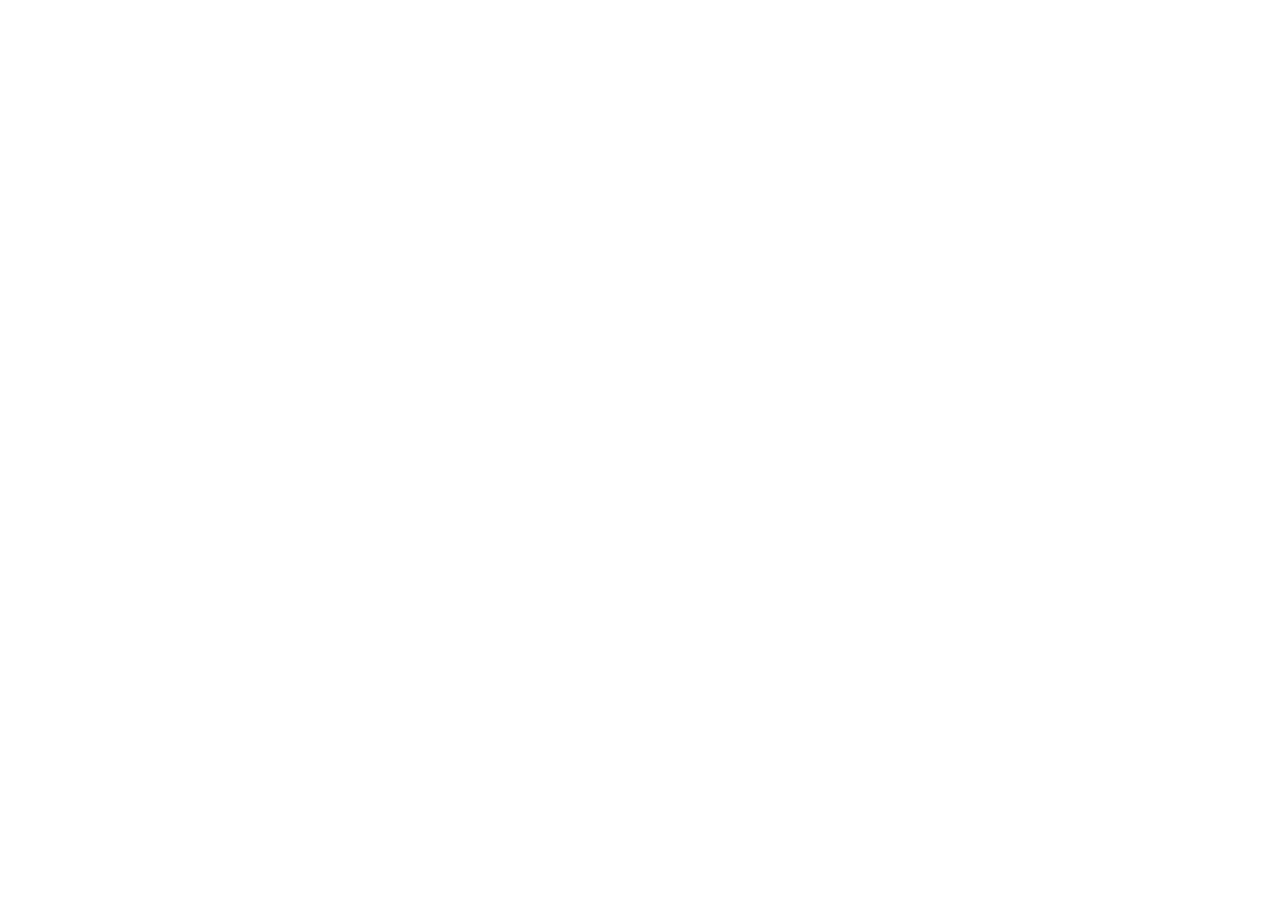
==== index.html @ 1cda02ba "Add files via upload" ====
<!doctype html>
<html lang="kk">
<head>
  <meta charset="utf-8">
  <meta name="viewport" content="width=device-width, initial-scale=1, viewport-fit=cover">
  <meta name="theme-color" content="#FAF6F0">
  <meta name="description" content="Кітап оқу байқауы: тіркеліңіз, кітапты оқыңыз, тест тапсырыңыз.">
  <title>Кітап оқу байқауы</title>
  <link rel="icon" href="data:image/svg+xml,%3Csvg xmlns='http://www.w3.org/2000/svg' viewBox='0 0 32 32'%3E%3Crect width='32' height='32' rx='9' fill='%23B84A00'/%3E%3Cpath d='M9 22V10a2 2 0 0 1 2-2h12v12H11a2 2 0 0 0 0 4h12' fill='none' stroke='%23fff' stroke-width='2.4' stroke-linecap='round' stroke-linejoin='round'/%3E%3C/svg%3E">
  <!-- Inter: Google Fonts css2 қазақ әріптеріне керек cyrillic және cyrillic-ext бөліктерін өзі қосады -->
  <link rel="preconnect" href="https://fonts.googleapis.com">
  <link rel="preconnect" href="https://fonts.gstatic.com" crossorigin>
  <link href="https://fonts.googleapis.com/css2?family=Inter:wght@400;500;600;700;800&display=swap" rel="stylesheet">
  <link rel="stylesheet" href="css/style.css">
</head>
<body data-page="home" class="guest">
  <div class="app">
    <aside class="sidebar" id="sidebar"></aside>

    <main class="main">
      <div class="topbar" id="topbar"></div>

      <!-- 1. Қонақ: бастапқы бет -->
      <section id="view-welcome" hidden>
        <div class="welcome">
          <div class="logo-card reveal"><img src="img/logo.jpg" alt="Кітап оқитын ұлт" width="1200" height="849" decoding="async"></div>
          <p class="eyebrow reveal" data-bind="title">Кітап оқу байқауы</p>
          <h1 class="reveal">Кітап оқыңыз. Біліміңізді тексеріңіз.</h1>
          <p class="lead reveal">Қатысу оңай. Бар болғаны 3 қадам.</p>
          <ol class="howto reveal">
            <li><span class="num">1</span><div><b>Тіркелу</b><span class="txt">Атыңызды, ЖСН және телефон нөміріңізді жазасыз</span></div></li>
            <li><span class="num">2</span><div><b>Кітап</b><span class="txt">Кітапты оқып, «Оқып бітірдім» батырмасын басасыз</span></div></li>
            <li><span class="num">3</span><div><b>Тест</b><span class="txt">Кітап бойынша қысқа тест тапсырасыз</span></div></li>
          </ol>
          <div class="alert alert-warn" id="reg-closed" hidden style="margin-bottom:14px"><i data-icon="info"></i><span>Тіркелу қазір жабық. Бұрын тіркелген болсаңыз, төмендегі батырма арқылы кіріңіз.</span></div>
          <div class="stack">
            <button type="button" class="btn btn-primary btn-xl" data-go="register"><i data-icon="userplus"></i><span>Тіркелу</span></button>
            <button type="button" class="btn btn-secondary" data-go="login"><i data-icon="login"></i><span>Мен бұрын тіркелгенмін</span></button>
          </div>
        </div>
      </section>

      <!-- 2. Тіркелу -->
      <section id="view-register" hidden>
        <form id="reg-form" class="card form reveal" novalidate>
          <button type="button" class="back-link" data-go="welcome"><i data-icon="arrowleft"></i><span>Артқа</span></button>
          <div><div class="step-pill"><b>1/3</b><span>Тіркелу</span></div></div>
          <h1>Тіркелу</h1>
          <p class="lead">Төмендегі 4 жолды толтырыңыз.</p>

          <div class="field" data-field="fullName">
            <label for="f-name">1. Аты-жөніңіз</label>
            <p class="hint">Тегі, аты, әкесінің аты</p>
            <input class="input" id="f-name" type="text" autocomplete="name" autocapitalize="words" maxlength="100" placeholder="Серікұлы Нұрлан Асқарұлы">
            <p class="error" role="alert"></p>
          </div>

          <div class="field" data-field="workplace">
            <label for="f-wp">2. Жұмыс орныңыз</label>
            <select class="input select" id="f-wp"><option value="">— Тізімнен таңдаңыз —</option></select>
            <p class="error" role="alert"></p>
          </div>
          <div class="field" data-field="workplaceOther" hidden>
            <label for="f-wp-other">Жұмыс орныңыздың атауы</label>
            <input class="input" id="f-wp-other" type="text" maxlength="100">
            <p class="error" role="alert"></p>
          </div>

          <div class="field" data-field="iin">
            <label for="f-iin">3. ЖСН</label>
            <p class="hint">Жеке куәлігіңіздегі 12 сан</p>
            <div class="input-wrap">
              <input class="input input-num" id="f-iin" type="text" inputmode="numeric" pattern="[0-9]*" autocomplete="off" maxlength="12" placeholder="12 сан">
              <span class="counter" id="iin-counter" aria-hidden="true">0/12</span>
            </div>
            <p class="error" role="alert"></p>
          </div>

          <div class="field" data-field="phone">
            <label for="f-phone">4. Телефон нөміріңіз</label>
            <input class="input input-num" id="f-phone" type="tel" inputmode="numeric" autocomplete="tel" placeholder="+7 (7__) ___-__-__">
            <p class="error" role="alert"></p>
          </div>

          <div class="field" data-field="consent">
            <label class="check">
              <input type="checkbox" id="f-consent">
              <span class="box"><i data-icon="check"></i></span>
              <span>Деректерімді байқау мақсатында өңдеуге келісемін</span>
            </label>
            <p class="error" role="alert"></p>
          </div>

          <p class="form-error" id="reg-error" role="alert" hidden></p>
          <button type="submit" class="btn btn-primary btn-xl"><i data-icon="check"></i><span>Тіркелу</span></button>
        </form>
      </section>

      <!-- 3. ЖСН арқылы қайта кіру -->
      <section id="view-login" hidden>
        <form id="login-form" class="card form reveal" novalidate>
          <button type="button" class="back-link" data-go="welcome"><i data-icon="arrowleft"></i><span>Артқа</span></button>
          <h1>Қайта кіру</h1>
          <p class="lead">Тіркелген кезде жазған ЖСН-ді енгізіңіз.</p>

          <div class="field" data-field="loginIin">
            <label for="l-iin">ЖСН</label>
            <p class="hint">Жеке куәлігіңіздегі 12 сан</p>
            <div class="input-wrap">
              <input class="input input-num" id="l-iin" type="text" inputmode="numeric" pattern="[0-9]*" autocomplete="off" maxlength="12" placeholder="12 сан">
              <span class="counter" id="l-iin-counter" aria-hidden="true">0/12</span>
            </div>
            <p class="error" role="alert"></p>
          </div>

          <p class="form-error" id="login-error" role="alert" hidden></p>
          <div class="stack">
            <button type="submit" class="btn btn-primary btn-xl"><i data-icon="login"></i><span>Кіру</span></button>
            <button type="button" class="btn btn-secondary" data-go="register"><i data-icon="userplus"></i><span>Мен әлі тіркелмегенмін</span></button>
          </div>
        </form>
      </section>

      <!-- 4. Тіркелген қатысушының басты беті (app.js толтырады) -->
      <section id="view-home" hidden></section>

      <noscript><div class="alert alert-err">Сайт жұмыс істеуі үшін браузерде JavaScript қосулы болуы керек.</div></noscript>
    </main>

    <aside class="extras" id="extras"></aside>
  </div>

  <nav class="bottom-nav" id="bottom-nav" aria-label="Төменгі мәзір"></nav>

  <script src="js/config.js"></script>
  <script src="js/ui.js"></script>
  <script src="js/api.js"></script>
  <script src="js/app.js"></script>
</body>
</html>
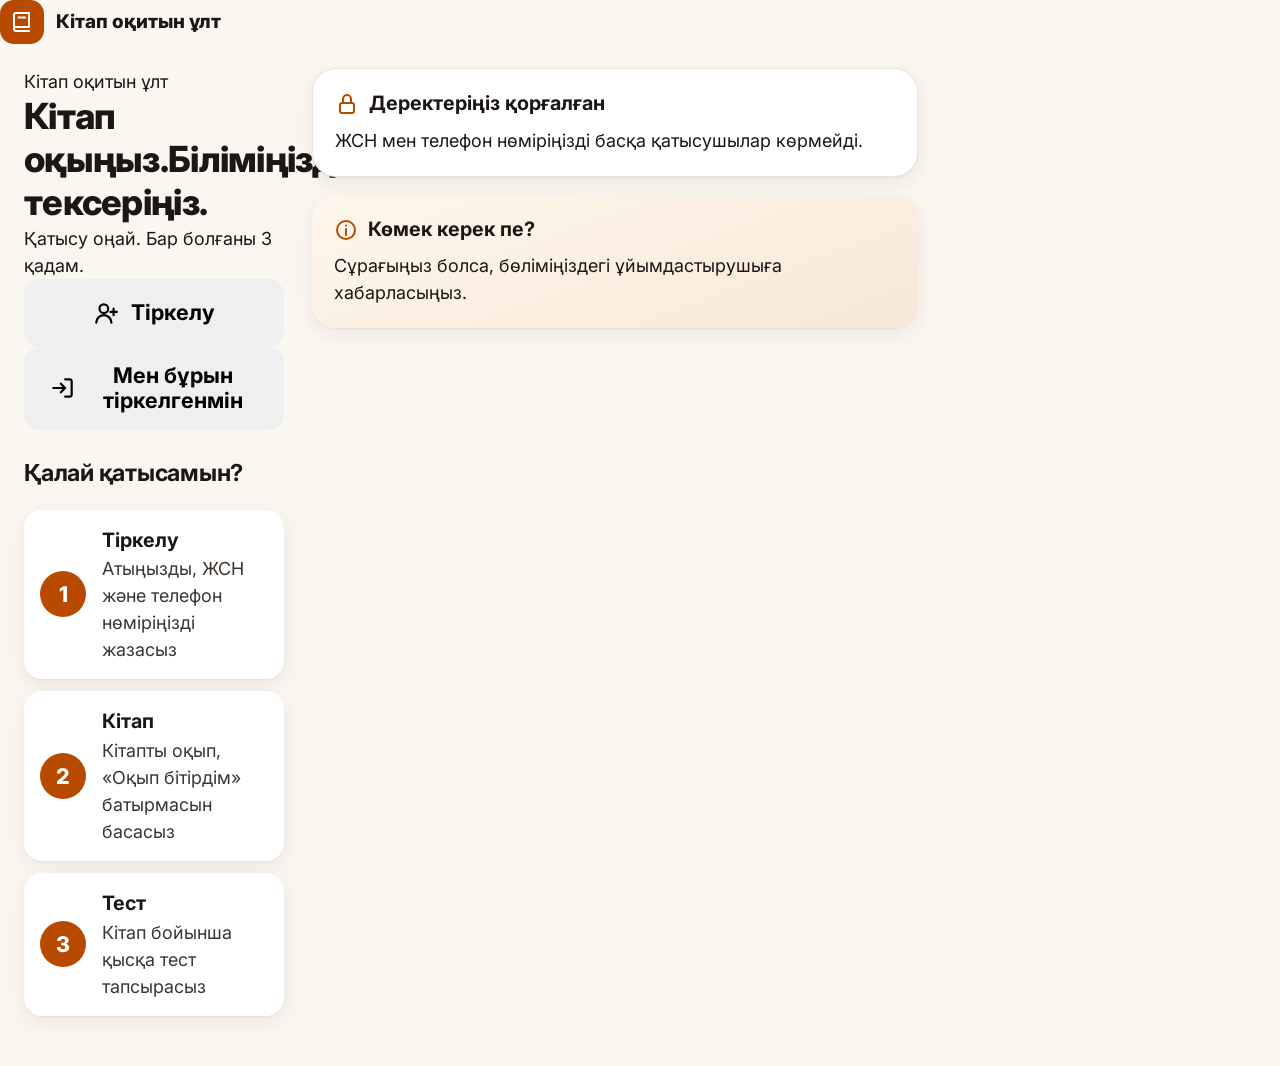
==== commit f502b696: "Add files via upload" ====
--- a/index.html
+++ b/index.html
@@ -3,10 +3,10 @@
 <head>
   <meta charset="utf-8">
   <meta name="viewport" content="width=device-width, initial-scale=1, viewport-fit=cover">
-  <meta name="theme-color" content="#FAF6F0">
+  <meta name="theme-color" content="#FFFFFF">
   <meta name="description" content="Кітап оқу байқауы: тіркеліңіз, кітапты оқыңыз, тест тапсырыңыз.">
   <title>Кітап оқу байқауы</title>
-  <link rel="icon" href="data:image/svg+xml,%3Csvg xmlns='http://www.w3.org/2000/svg' viewBox='0 0 32 32'%3E%3Crect width='32' height='32' rx='9' fill='%23B84A00'/%3E%3Cpath d='M9 22V10a2 2 0 0 1 2-2h12v12H11a2 2 0 0 0 0 4h12' fill='none' stroke='%23fff' stroke-width='2.4' stroke-linecap='round' stroke-linejoin='round'/%3E%3C/svg%3E">
+  <link rel="icon" href="data:image/svg+xml,%3Csvg xmlns='http://www.w3.org/2000/svg' viewBox='0 0 32 32'%3E%3Crect width='32' height='32' rx='9' fill='%230B1E3E'/%3E%3Cpath d='M9 22V10a2 2 0 0 1 2-2h12v12H11a2 2 0 0 0 0 4h12' fill='none' stroke='%23fff' stroke-width='2.4' stroke-linecap='round' stroke-linejoin='round'/%3E%3C/svg%3E">
   <!-- Inter: Google Fonts css2 қазақ әріптеріне керек cyrillic және cyrillic-ext бөліктерін өзі қосады -->
   <link rel="preconnect" href="https://fonts.googleapis.com">
   <link rel="preconnect" href="https://fonts.gstatic.com" crossorigin>
@@ -14,29 +14,31 @@
   <link rel="stylesheet" href="css/style.css">
 </head>
 <body data-page="home" class="guest">
+  <header class="site-header" id="topbar"></header>
+
   <div class="app">
-    <aside class="sidebar" id="sidebar"></aside>
 
     <main class="main">
-      <div class="topbar" id="topbar"></div>
 
       <!-- 1. Қонақ: бастапқы бет -->
       <section id="view-welcome" hidden>
         <div class="welcome">
-          <div class="logo-card reveal"><img src="img/logo.jpg" alt="Кітап оқитын ұлт" width="1200" height="849" decoding="async"></div>
-          <p class="eyebrow reveal" data-bind="title">Кітап оқу байқауы</p>
-          <h1 class="reveal">Кітап оқыңыз. Біліміңізді тексеріңіз.</h1>
-          <p class="lead reveal">Қатысу оңай. Бар болғаны 3 қадам.</p>
+          <div class="hero reveal">
+            <p class="hero-eyebrow" data-bind="title">Кітап оқу байқауы</p>
+            <h1>Кітап оқыңыз.<span>Біліміңізді тексеріңіз.</span></h1>
+            <p class="hero-lead">Қатысу оңай. Бар болғаны 3 қадам.</p>
+            <div class="alert alert-warn" id="reg-closed" hidden><i data-icon="info"></i><span>Тіркелу қазір жабық. Бұрын тіркелген болсаңыз, төмендегі батырма арқылы кіріңіз.</span></div>
+            <div class="hero-actions">
+              <button type="button" class="btn btn-gold btn-xl" data-go="register"><i data-icon="userplus"></i><span>Тіркелу</span></button>
+              <button type="button" class="btn btn-outline-light btn-xl" data-go="login"><i data-icon="login"></i><span>Мен бұрын тіркелгенмін</span></button>
+            </div>
+          </div>
+          <h2 class="section-title reveal">Қалай қатысамын?</h2>
           <ol class="howto reveal">
             <li><span class="num">1</span><div><b>Тіркелу</b><span class="txt">Атыңызды, ЖСН және телефон нөміріңізді жазасыз</span></div></li>
             <li><span class="num">2</span><div><b>Кітап</b><span class="txt">Кітапты оқып, «Оқып бітірдім» батырмасын басасыз</span></div></li>
             <li><span class="num">3</span><div><b>Тест</b><span class="txt">Кітап бойынша қысқа тест тапсырасыз</span></div></li>
           </ol>
-          <div class="alert alert-warn" id="reg-closed" hidden style="margin-bottom:14px"><i data-icon="info"></i><span>Тіркелу қазір жабық. Бұрын тіркелген болсаңыз, төмендегі батырма арқылы кіріңіз.</span></div>
-          <div class="stack">
-            <button type="button" class="btn btn-primary btn-xl" data-go="register"><i data-icon="userplus"></i><span>Тіркелу</span></button>
-            <button type="button" class="btn btn-secondary" data-go="login"><i data-icon="login"></i><span>Мен бұрын тіркелгенмін</span></button>
-          </div>
         </div>
       </section>
 
--- a/css/style.css
+++ b/css/style.css
@@ -0,0 +1,629 @@
+/* ==========================================================
+   Кітап оқу байқауы — ортақ стиль
+   Қаріп: тек Inter. Негізгі өлшем 18px. Батырма биіктігі 60px.
+   ========================================================== */
+
+:root {
+  --bg: #FAF6F0;
+  --surface: #FFFFFF;
+  --surface-2: #F4EDE4;
+  --ink: #1C1714;
+  --ink-2: #3D3530;
+  --muted: #5C534B;
+  --line: #E5DACD;
+  --line-strong: #8C7F73;
+
+  --accent: #B84A00;
+  --accent-hover: #963C00;
+  --accent-soft: #FFEBDA;
+  --accent-bright: #F28A1E;
+  --hero-1: #5B2C12;
+  --hero-2: #8C4A1F;
+
+  --ok: #11703A;
+  --ok-soft: #E1F4E8;
+  --err: #B3261E;
+  --err-soft: #FDE9E7;
+  --warn: #7A5200;
+  --warn-soft: #FFF3D1;
+  --info: #1D4F91;
+  --info-soft: #E4EEFB;
+
+  --r-lg: 24px;
+  --r: 18px;
+  --r-sm: 14px;
+  --sh-1: 0 1px 2px rgba(70, 45, 20, .06), 0 6px 20px rgba(70, 45, 20, .07);
+  --sh-2: 0 2px 4px rgba(70, 45, 20, .08), 0 18px 40px rgba(70, 45, 20, .16);
+  --font: 'Inter', sans-serif;
+}
+
+*, *::before, *::after { box-sizing: border-box; }
+
+html {
+  font-size: 18px;
+  -webkit-text-size-adjust: 100%;
+  text-size-adjust: 100%;
+}
+
+body {
+  margin: 0;
+  background: var(--bg);
+  color: var(--ink);
+  font-family: var(--font);
+  font-size: 1rem;
+  line-height: 1.5;
+  -webkit-font-smoothing: antialiased;
+  overflow-x: hidden;
+}
+
+h1, h2, h3, p { margin: 0; }
+h1 { font-size: 1.7rem; line-height: 1.2; font-weight: 800; letter-spacing: -.02em; }
+h2 { font-size: 1.3rem; line-height: 1.25; font-weight: 700; letter-spacing: -.01em; }
+h3 { font-size: 1.1rem; line-height: 1.3; font-weight: 700; }
+a { color: var(--accent); }
+[hidden] { display: none !important; }
+
+.lead { font-size: 1.1rem; color: var(--ink-2); margin-top: 8px; }
+.muted { color: var(--muted); }
+.small { font-size: .9rem; }
+.eyebrow { font-weight: 700; color: var(--accent-hover); font-size: .95rem; margin-bottom: 6px; }
+.ic { width: 24px; height: 24px; flex: none; }
+.stack { display: grid; gap: 14px; }
+.mt { margin-top: 20px; }
+.mt-lg { margin-top: 28px; }
+
+/* ---------- Беттің қаңқасы ---------- */
+.app {
+  min-height: 100vh;
+  padding: 16px 16px calc(104px + env(safe-area-inset-bottom));
+}
+body.guest .app { padding-bottom: 32px; }
+.main { min-width: 0; width: 100%; max-width: 720px; margin: 0 auto; }
+.sidebar, .extras { display: none; }
+
+.topbar {
+  display: flex; align-items: center; justify-content: space-between;
+  gap: 12px; margin-bottom: 20px;
+}
+
+.brand {
+  display: flex; align-items: center; gap: 12px;
+  text-decoration: none; color: var(--ink);
+  font-weight: 800; font-size: 1.05rem; line-height: 1.2;
+}
+.brand-mark {
+  width: 44px; height: 44px; border-radius: 14px; flex: none;
+  background: var(--accent); color: #fff;
+  display: grid; place-items: center;
+}
+
+.avatar {
+  width: 48px; height: 48px; border-radius: 50%; flex: none;
+  background: var(--accent); color: #fff;
+  display: grid; place-items: center;
+  font-weight: 800; font-size: 1.05rem;
+}
+
+/* Төменгі навигация (телефон) */
+.bottom-nav {
+  position: fixed; left: 0; right: 0; bottom: 0; z-index: 50;
+  display: grid; grid-template-columns: repeat(4, 1fr); gap: 4px;
+  padding: 8px 8px calc(8px + env(safe-area-inset-bottom));
+  background: #fff; border-top: 1px solid var(--line);
+  box-shadow: 0 -6px 24px rgba(70, 45, 20, .10);
+}
+.bottom-nav a {
+  display: flex; flex-direction: column; align-items: center; justify-content: center; gap: 4px;
+  min-height: 64px; padding: 6px 2px; border-radius: 14px;
+  color: var(--ink-2); text-decoration: none; text-align: center;
+  font-size: 14px; font-weight: 600; line-height: 1.15;
+  -webkit-tap-highlight-color: transparent;
+}
+.bottom-nav a .ic { width: 28px; height: 28px; }
+.bottom-nav a.active { color: var(--accent-hover); background: var(--accent-soft); font-weight: 700; }
+body.guest .bottom-nav { display: none; }
+
+/* Бүйір мәзірі (компьютер) */
+.side-inner { display: flex; flex-direction: column; gap: 20px; height: 100%; }
+.profile-card {
+  display: flex; align-items: center; gap: 12px; padding: 16px;
+  border-radius: var(--r); background: linear-gradient(160deg, #FFF6EC, #F4E4D2);
+}
+.profile-name { font-weight: 800; font-size: 1.1rem; line-height: 1.2; overflow-wrap: anywhere; }
+.side-nav { display: flex; flex-direction: column; gap: 6px; }
+.side-nav a, .side-nav button {
+  font: inherit; font-weight: 600;
+  display: flex; align-items: center; gap: 14px;
+  min-height: 56px; padding: 0 14px; width: 100%;
+  border: 0; border-radius: 14px; background: none; cursor: pointer;
+  color: var(--ink-2); text-decoration: none; text-align: left;
+  transition: background-color .15s ease;
+}
+.side-nav a:hover, .side-nav button:hover { background: var(--surface-2); }
+.side-nav a.active { background: var(--accent-soft); color: var(--accent-hover); font-weight: 700; }
+.side-foot { margin-top: auto; }
+
+@media (min-width: 900px) {
+  .app {
+    display: grid; grid-template-columns: 260px minmax(0, 1fr); gap: 28px; align-items: start;
+    max-width: 1380px; margin: 0 auto; padding: 24px;
+  }
+  body.guest .app { padding-bottom: 24px; }
+  .sidebar {
+    display: block; position: sticky; top: 24px; height: calc(100vh - 48px);
+    background: #fff; border-radius: var(--r-lg); padding: 22px 16px; box-shadow: var(--sh-1);
+    overflow-y: auto;
+  }
+  .bottom-nav, .topbar { display: none; }
+  .main { max-width: 820px; }
+  h1 { font-size: 2rem; }
+}
+@media (min-width: 1200px) {
+  .app { grid-template-columns: 260px minmax(0, 1fr) 310px; }
+  .extras { display: flex; flex-direction: column; gap: 18px; position: sticky; top: 24px; }
+}
+
+/* ---------- Карточка ---------- */
+.card {
+  background: var(--surface); border-radius: var(--r-lg); padding: 22px;
+  box-shadow: var(--sh-1); border: 1px solid rgba(229, 218, 205, .7);
+}
+.card-soft { background: linear-gradient(160deg, #FFF6EC, #F6E8D8); border: 0; }
+.card h3 { margin-bottom: 10px; display: flex; align-items: center; gap: 10px; }
+.card h3 .ic { color: var(--accent); }
+.page-head { margin-bottom: 20px; }
+.section-title { margin: 28px 0 14px; }
+
+/* ---------- Батырмалар ---------- */
+.btn {
+  font: inherit; font-size: 1.1rem; font-weight: 700; line-height: 1.2;
+  display: inline-flex; align-items: center; justify-content: center; gap: 12px;
+  min-height: 60px; padding: 14px 24px; width: 100%;
+  border: 2px solid transparent; border-radius: 16px;
+  text-decoration: none; text-align: center; cursor: pointer;
+  transition: transform .15s ease, background-color .15s ease, box-shadow .15s ease;
+  -webkit-tap-highlight-color: transparent;
+}
+.btn .ic { width: 26px; height: 26px; }
+.btn:active { transform: scale(.98); }
+.btn:focus-visible, .side-nav a:focus-visible, .side-nav button:focus-visible, .bottom-nav a:focus-visible, .back-link:focus-visible {
+  outline: 3px solid var(--ink); outline-offset: 3px;
+}
+.btn-primary { background: var(--accent); color: #fff; box-shadow: 0 6px 18px rgba(184, 74, 0, .30); }
+.btn-primary:hover { background: var(--accent-hover); }
+.btn-secondary { background: #fff; color: var(--accent-hover); border-color: var(--accent); }
+.btn-secondary:hover { background: var(--accent-soft); }
+.btn-success { background: var(--ok); color: #fff; box-shadow: 0 6px 18px rgba(17, 112, 58, .26); }
+.btn-ghost { background: #fff; color: var(--ink-2); border-color: var(--line-strong); }
+.btn-ghost:hover { background: var(--surface-2); }
+.btn-danger { background: var(--err); color: #fff; }
+.btn-light { background: #fff; color: var(--hero-1); }
+.btn-light:hover { background: #FFF1E3; }
+.btn-xl { min-height: 68px; font-size: 1.2rem; }
+.btn-sm { min-height: 48px; padding: 10px 18px; font-size: 1rem; width: auto; }
+.btn[disabled] { opacity: .7; cursor: not-allowed; transform: none; }
+
+.back-link {
+  font: inherit; font-weight: 700; color: var(--ink-2);
+  display: inline-flex; align-items: center; gap: 8px;
+  min-height: 56px; padding: 0 16px 0 10px; margin: -8px 0 8px -10px;
+  background: none; border: 0; border-radius: 14px; cursor: pointer; text-decoration: none;
+}
+.back-link:hover { background: var(--surface-2); }
+
+.spin {
+  width: 22px; height: 22px; flex: none; border-radius: 50%;
+  border: 3px solid currentColor; border-right-color: transparent;
+  animation: spin .8s linear infinite;
+}
+@keyframes spin { to { transform: rotate(360deg); } }
+
+/* ---------- Қадам белгісі ---------- */
+.step-pill {
+  display: inline-flex; align-items: center; gap: 10px;
+  padding: 6px 16px 6px 6px; margin-bottom: 14px; border-radius: 999px;
+  background: var(--accent-soft); color: var(--accent-hover); font-weight: 700;
+}
+.step-pill b { background: var(--accent); color: #fff; border-radius: 999px; padding: 3px 12px; font-weight: 800; }
+
+.steps { list-style: none; margin: 0 0 20px; padding: 0; display: grid; grid-template-columns: repeat(3, 1fr); gap: 8px; }
+.steps li {
+  display: flex; flex-direction: column; align-items: center; gap: 6px;
+  padding: 12px 6px; border-radius: var(--r); background: #fff; border: 2px solid var(--line);
+  text-align: center; font-weight: 700; color: var(--ink-2);
+}
+.step-dot {
+  width: 40px; height: 40px; border-radius: 50%; display: grid; place-items: center;
+  background: var(--surface-2); color: var(--muted); font-weight: 800;
+}
+.steps li.done { border-color: #A9D8BA; color: var(--ok); }
+.steps li.done .step-dot { background: var(--ok); color: #fff; }
+.steps li.current { border-color: var(--accent); background: var(--accent-soft); color: var(--accent-hover); }
+.steps li.current .step-dot { background: var(--accent); color: #fff; }
+@media (min-width: 600px) { .steps li { flex-direction: row; justify-content: center; gap: 12px; } }
+
+/* ---------- Пішін (форма) ---------- */
+.form { max-width: 600px; margin: 0 auto; }
+.form .lead { margin-bottom: 22px; }
+.field { margin-bottom: 22px; }
+.field > label { display: block; font-weight: 700; font-size: 1.05rem; margin-bottom: 4px; }
+.hint { margin: 0 0 8px; color: var(--muted); }
+.input {
+  font: inherit; font-size: 1.15rem; color: var(--ink);
+  display: block; width: 100%; min-height: 60px; padding: 12px 16px;
+  background: #fff; border: 2px solid var(--line-strong); border-radius: var(--r-sm);
+  transition: border-color .15s ease, box-shadow .15s ease;
+  -webkit-appearance: none; appearance: none;
+}
+textarea.input { min-height: 120px; line-height: 1.45; resize: vertical; }
+.input::placeholder { color: #857A70; }
+.input:focus { outline: none; border-color: var(--accent); box-shadow: 0 0 0 4px rgba(184, 74, 0, .20); }
+.select {
+  padding-right: 52px;
+  background-image: url("data:image/svg+xml,%3Csvg xmlns='http://www.w3.org/2000/svg' viewBox='0 0 24 24' fill='none' stroke='%231C1714' stroke-width='2.5' stroke-linecap='round' stroke-linejoin='round'%3E%3Cpath d='m6 9 6 6 6-6'/%3E%3C/svg%3E");
+  background-repeat: no-repeat; background-position: right 16px center; background-size: 24px;
+}
+.input-num { font-variant-numeric: tabular-nums; letter-spacing: .06em; }
+.input-wrap { position: relative; }
+.input-wrap .input { padding-right: 86px; }
+.counter {
+  position: absolute; right: 16px; top: 50%; transform: translateY(-50%);
+  color: var(--muted); font-weight: 700; pointer-events: none; font-variant-numeric: tabular-nums;
+}
+.counter.full { color: var(--ok); }
+
+.error { display: none; margin-top: 8px; color: var(--err); font-weight: 600; }
+.field.invalid .input { border-color: var(--err); background-color: var(--err-soft); }
+.field.invalid .error { display: flex; gap: 8px; align-items: flex-start; }
+.field.invalid .error .ic { margin-top: 2px; }
+.form-error {
+  display: flex; gap: 12px; align-items: flex-start;
+  padding: 16px; margin-bottom: 18px; border-radius: var(--r-sm);
+  background: var(--err-soft); color: var(--err); font-weight: 600;
+}
+
+.field > label.check, .check {
+  display: flex; gap: 14px; align-items: center; cursor: pointer;
+  font-weight: 600; padding: 14px; margin: 0; min-height: 64px;
+  border: 2px solid var(--line-strong); border-radius: var(--r-sm); background: #fff;
+}
+.check input { position: absolute; opacity: 0; width: 1px; height: 1px; }
+.check .box {
+  flex: none; width: 34px; height: 34px; border-radius: 9px;
+  border: 2px solid var(--line-strong); background: #fff; color: transparent;
+  display: grid; place-items: center; transition: background-color .15s ease;
+}
+.check input:checked + .box { background: var(--accent); border-color: var(--accent); color: #fff; }
+.check input:focus-visible + .box { outline: 3px solid var(--ink); outline-offset: 2px; }
+.field.invalid .check { border-color: var(--err); background: var(--err-soft); }
+
+/* ---------- Хабарлама жолақтары ---------- */
+.alert {
+  display: flex; gap: 14px; align-items: flex-start;
+  padding: 18px; border-radius: var(--r); font-weight: 600;
+}
+.alert .ic { width: 28px; height: 28px; }
+.alert-info { background: var(--info-soft); color: var(--info); }
+.alert-ok { background: var(--ok-soft); color: var(--ok); }
+.alert-warn { background: var(--warn-soft); color: var(--warn); }
+.alert-err { background: var(--err-soft); color: var(--err); }
+
+.state { text-align: center; padding: 34px 22px; }
+.state h1, .state h2 { margin-bottom: 10px; }
+.state p { color: var(--ink-2); font-size: 1.1rem; }
+.state .btn { margin-top: 24px; }
+.state-icon {
+  width: 92px; height: 92px; border-radius: 50%; margin: 0 auto 20px;
+  display: grid; place-items: center;
+}
+.state-icon .ic { width: 46px; height: 46px; }
+.tone-accent { background: var(--accent-soft); color: var(--accent-hover); }
+.tone-ok { background: var(--ok-soft); color: var(--ok); }
+.tone-warn { background: var(--warn-soft); color: var(--warn); }
+.tone-info { background: var(--info-soft); color: var(--info); }
+.tone-err { background: var(--err-soft); color: var(--err); }
+
+/* ---------- Кітап мұқабасы (суретсіз, CSS арқылы) ---------- */
+.cover {
+  --c1: #8A3B12; --c2: #3F1A08;
+  position: relative; width: 100%; aspect-ratio: 2 / 3; overflow: hidden;
+  container-type: inline-size;
+  display: flex; flex-direction: column; justify-content: space-between;
+  padding: 12% 10% 10% 16%;
+  border-radius: 6px 14px 14px 6px; color: #fff;
+  background: linear-gradient(155deg, var(--c1), var(--c2));
+  box-shadow: 0 10px 24px rgba(40, 20, 5, .35), inset 0 0 0 1px rgba(255, 255, 255, .08);
+}
+.cover::before {
+  content: ""; position: absolute; left: 0; top: 0; bottom: 0; width: 8%;
+  background: linear-gradient(90deg, rgba(0, 0, 0, .28), rgba(0, 0, 0, .05));
+}
+.cover::after {
+  content: ""; position: absolute; right: -30%; bottom: -18%; width: 90%; aspect-ratio: 1;
+  border-radius: 50%; background: rgba(255, 255, 255, .09);
+}
+.cover-author { position: relative; z-index: 1; font-size: 12px; font-size: 7.5cqw; font-weight: 600; opacity: .92; line-height: 1.2; }
+.cover-title { position: relative; z-index: 1; font-size: 18px; font-size: 12.5cqw; font-weight: 800; line-height: 1.12; letter-spacing: -.01em; overflow-wrap: anywhere; }
+.cover-line { position: relative; z-index: 1; width: 34%; height: 4px; border-radius: 4px; background: var(--accent-bright); }
+.cover img { position: absolute; inset: 0; width: 100%; height: 100%; object-fit: cover; z-index: 2; }
+
+/* ---------- Басты бет ---------- */
+.hero-book {
+  position: relative; overflow: hidden;
+  display: grid; grid-template-columns: 112px minmax(0, 1fr); gap: 18px; align-items: center;
+  padding: 22px; border-radius: var(--r-lg); color: #fff;
+  background: linear-gradient(135deg, var(--hero-1), var(--hero-2));
+  box-shadow: var(--sh-2);
+}
+.hero-book::after {
+  content: ""; position: absolute; right: -70px; top: -70px; width: 220px; height: 220px;
+  border-radius: 50%; background: rgba(255, 255, 255, .07); pointer-events: none;
+}
+.hero-label { font-weight: 700; color: #FFD9B5; font-size: .9rem; margin-bottom: 6px; }
+.hero-book h2 { color: #fff; font-size: 1.35rem; overflow-wrap: anywhere; }
+.hero-author { color: #F6E3D2; margin-top: 4px; }
+.hero-status {
+  grid-column: 1 / -1; display: flex; gap: 12px; align-items: flex-start;
+  padding: 14px 16px; border-radius: var(--r-sm); background: rgba(255, 255, 255, .13); font-weight: 600;
+}
+.hero-book .btn { grid-column: 1 / -1; position: relative; z-index: 1; }
+@media (min-width: 640px) {
+  .hero-book { grid-template-columns: 150px minmax(0, 1fr); padding: 28px; gap: 24px; }
+  .hero-book h2 { font-size: 1.6rem; }
+}
+
+.book-grid { display: grid; grid-template-columns: repeat(auto-fill, minmax(140px, 1fr)); gap: 18px; }
+.book-tile { text-decoration: none; color: var(--ink); display: block; transition: transform .2s ease; }
+.book-tile:hover { transform: translateY(-4px); }
+.book-tile-title { font-weight: 700; margin-top: 12px; line-height: 1.25; }
+.book-tile-author { color: var(--muted); font-size: .9rem; }
+
+/* Қонаққа арналған бастапқы бет */
+.welcome { max-width: 600px; margin: 0 auto; }
+.logo-card {
+  aspect-ratio: 2.3 / 1; max-width: 420px; margin: 0 auto 24px; overflow: hidden;
+  background: #fff; border-radius: var(--r-lg); box-shadow: var(--sh-1);
+}
+.logo-card img { display: block; width: 100%; height: 100%; object-fit: cover; }
+.welcome-art { display: flex; justify-content: center; align-items: flex-end; height: 190px; margin-bottom: 26px; }
+.welcome-art .cover { width: 104px; flex: none; }
+.welcome-art .cover:nth-child(1) { transform: rotate(-9deg) translate(22px, 10px); }
+.welcome-art .cover:nth-child(2) { width: 122px; z-index: 2; }
+.welcome-art .cover:nth-child(3) { transform: rotate(9deg) translate(-22px, 10px); }
+.howto { list-style: none; margin: 22px 0 26px; padding: 0; display: grid; gap: 12px; }
+.howto li {
+  display: flex; gap: 16px; align-items: center;
+  padding: 16px; border-radius: var(--r); background: #fff; box-shadow: var(--sh-1);
+}
+.howto .num {
+  width: 46px; height: 46px; border-radius: 50%; flex: none;
+  display: grid; place-items: center; background: var(--accent); color: #fff; font-weight: 800; font-size: 1.2rem;
+}
+.howto b { display: block; font-size: 1.1rem; }
+.howto span.txt { color: var(--ink-2); }
+
+/* ---------- Кітап беті ---------- */
+.book-detail { display: grid; gap: 22px; }
+.book-cover-wrap { width: 190px; margin: 0 auto; }
+.book-author { color: var(--ink-2); font-weight: 600; margin-top: 6px; font-size: 1.1rem; }
+.book-desc { margin-top: 14px; color: var(--ink-2); white-space: pre-line; }
+.actions { display: grid; gap: 14px; margin-top: 22px; }
+@media (min-width: 700px) {
+  .book-detail { grid-template-columns: 230px minmax(0, 1fr); gap: 30px; align-items: start; padding: 30px; }
+  .book-cover-wrap { width: 100%; }
+}
+
+/* ---------- Нәтиже және рейтинг ---------- */
+.score-card {
+  text-align: center; color: #fff; padding: 30px 22px; border-radius: var(--r-lg);
+  background: linear-gradient(135deg, var(--hero-1), var(--hero-2)); box-shadow: var(--sh-2);
+}
+.score-big { font-size: 4.2rem; font-weight: 800; line-height: 1; letter-spacing: -.03em; }
+.score-cheer { font-size: 1.15rem; font-weight: 700; margin-top: 14px; }
+.score-meta { display: grid; grid-template-columns: repeat(2, 1fr); gap: 10px; margin-top: 20px; }
+.score-meta div { background: rgba(255, 255, 255, .14); border-radius: var(--r-sm); padding: 14px 8px; }
+.score-meta b { display: block; font-size: 1.5rem; }
+
+.timeline { list-style: none; margin: 0; padding: 0; }
+.timeline li { display: grid; grid-template-columns: 44px minmax(0, 1fr); gap: 14px; padding: 12px 0; align-items: center; }
+.timeline li + li { border-top: 1px solid var(--line); }
+.tl-dot {
+  width: 44px; height: 44px; border-radius: 50%; display: grid; place-items: center;
+  background: var(--surface-2); color: var(--muted);
+}
+.timeline li.done .tl-dot { background: var(--ok); color: #fff; }
+.tl-title { font-weight: 700; }
+.tl-date { color: var(--muted); }
+
+.rank-list { list-style: none; margin: 0; padding: 0; display: grid; gap: 10px; }
+.rank-item {
+  display: grid; grid-template-columns: 46px minmax(0, 1fr) auto; gap: 14px; align-items: center;
+  padding: 14px 16px; border-radius: var(--r); background: #fff; box-shadow: var(--sh-1);
+}
+.rank-pos {
+  width: 46px; height: 46px; border-radius: 50%; display: grid; place-items: center;
+  background: var(--surface-2); color: var(--ink-2); font-weight: 800;
+}
+.rank-item.top1 .rank-pos { background: #F2B417; color: #3A2A00; }
+.rank-item.top2 .rank-pos { background: #C5CBD3; color: #23282E; }
+.rank-item.top3 .rank-pos { background: #DB955C; color: #3A1E05; }
+.rank-name { font-weight: 700; line-height: 1.25; overflow-wrap: anywhere; }
+.rank-wp { color: var(--muted); font-size: .9rem; overflow-wrap: anywhere; }
+.rank-score { font-weight: 800; font-size: 1.35rem; color: var(--accent-hover); white-space: nowrap; }
+
+.mini-rank { list-style: none; margin: 0; padding: 0; }
+.mini-rank li { display: grid; grid-template-columns: 32px minmax(0, 1fr) auto; gap: 10px; align-items: center; padding: 10px 0; }
+.mini-rank li + li { border-top: 1px solid var(--line); }
+.mini-rank .pos { font-weight: 800; color: var(--accent-hover); }
+.mini-rank .nm { font-weight: 600; font-size: .9rem; line-height: 1.25; overflow-wrap: anywhere; }
+.mini-rank .sc { font-weight: 800; }
+
+.kv { list-style: none; margin: 0; padding: 0; }
+.kv li { display: flex; justify-content: space-between; gap: 12px; padding: 10px 0; }
+.kv li + li { border-top: 1px solid var(--line); }
+.kv b { text-align: right; }
+
+/* ---------- Сұрау терезесі, хабарламалар ---------- */
+.modal-backdrop {
+  position: fixed; inset: 0; z-index: 100; padding: 0;
+  display: flex; align-items: flex-end; justify-content: center;
+  background: rgba(28, 23, 20, .6); animation: fade .18s ease both;
+}
+.modal {
+  width: 100%; max-width: 520px; text-align: center;
+  padding: 28px 22px calc(22px + env(safe-area-inset-bottom));
+  background: #fff; border-radius: 26px 26px 0 0; box-shadow: var(--sh-2);
+  animation: sheet .28s cubic-bezier(.2, .8, .2, 1) both;
+}
+.modal h2 { font-size: 1.45rem; }
+.modal p { margin-top: 10px; color: var(--ink-2); font-size: 1.1rem; }
+.modal-icon { width: 76px; height: 76px; border-radius: 50%; margin: 0 auto 16px; display: grid; place-items: center; }
+.modal-icon .ic { width: 38px; height: 38px; }
+.modal-actions { display: grid; gap: 12px; margin-top: 24px; }
+.modal-backdrop.closing { opacity: 0; transition: opacity .18s ease; }
+@media (min-width: 640px) {
+  .modal-backdrop { align-items: center; padding: 24px; }
+  .modal { border-radius: 26px; padding: 32px; }
+}
+@keyframes fade { from { opacity: 0; } to { opacity: 1; } }
+@keyframes sheet { from { transform: translateY(40px); opacity: 0; } to { transform: none; opacity: 1; } }
+
+.toast-box {
+  position: fixed; top: 14px; left: 14px; right: 14px; z-index: 120;
+  display: grid; gap: 10px; justify-items: center; pointer-events: none;
+}
+.toast {
+  display: flex; gap: 12px; align-items: center; max-width: 520px;
+  padding: 16px 20px; border-radius: 16px; font-weight: 700; color: #fff;
+  background: var(--ok); box-shadow: var(--sh-2);
+  animation: rise .3s ease both; transition: opacity .3s ease;
+}
+.toast.tone-err { background: var(--err); }
+.toast.hide { opacity: 0; }
+
+.net-banner {
+  position: fixed; top: 0; left: 0; right: 0; z-index: 110;
+  display: flex; gap: 12px; align-items: center; justify-content: center;
+  padding: 14px 16px; font-weight: 700; text-align: left;
+  background: #FFE08A; color: #3D2A00; box-shadow: 0 4px 16px rgba(70, 45, 20, .2);
+  transform: translateY(-110%); transition: transform .25s ease;
+}
+.net-banner.show { transform: none; }
+
+/* ---------- Анимация ---------- */
+.reveal { animation: rise .45s cubic-bezier(.2, .7, .2, 1) both; }
+.reveal:nth-child(2) { animation-delay: .06s; }
+.reveal:nth-child(3) { animation-delay: .12s; }
+.reveal:nth-child(4) { animation-delay: .18s; }
+.reveal:nth-child(5) { animation-delay: .24s; }
+@keyframes rise { from { opacity: 0; transform: translateY(14px); } to { opacity: 1; transform: none; } }
+
+.skeleton {
+  border-radius: var(--r-lg); min-height: 180px;
+  background: linear-gradient(100deg, #F1E9DF 30%, #FAF4EC 50%, #F1E9DF 70%);
+  background-size: 200% 100%; animation: shimmer 1.4s linear infinite;
+}
+@keyframes shimmer { to { background-position: -200% 0; } }
+
+@media (prefers-reduced-motion: reduce) {
+  *, *::before, *::after { animation-duration: .01ms !important; animation-delay: 0s !important; transition-duration: .01ms !important; }
+}
+
+/* ==========================================================
+   Әкімші панелі
+   ========================================================== */
+.login-wrap { min-height: 100vh; display: grid; place-items: center; padding: 16px; }
+.login-card { width: 100%; max-width: 460px; }
+.login-card .brand { margin-bottom: 22px; }
+
+body.admin .main { max-width: none; }
+@media (min-width: 900px) { body.admin .app { grid-template-columns: 260px minmax(0, 1fr); max-width: 1500px; } }
+
+.admin-tabs {
+  display: flex; gap: 8px; overflow-x: auto; padding: 2px 2px 10px; margin-bottom: 12px;
+  scrollbar-width: thin;
+}
+@media (min-width: 900px) { .admin-tabs { display: none; } }
+.chip {
+  font: inherit; font-weight: 700; font-size: .95rem; white-space: nowrap;
+  display: inline-flex; align-items: center; gap: 8px; flex: none;
+  min-height: 48px; padding: 0 16px; border-radius: 999px;
+  background: #fff; color: var(--ink-2); border: 2px solid var(--line-strong); cursor: pointer;
+}
+.chip.active { background: var(--accent); border-color: var(--accent); color: #fff; }
+
+.control-strip { display: grid; gap: 14px; margin-bottom: 24px; }
+@media (min-width: 760px) { .control-strip { grid-template-columns: 1fr 1fr; } }
+.toggle-card {
+  display: flex; align-items: center; gap: 18px; padding: 20px;
+  border-radius: var(--r-lg); border: 3px solid var(--line); background: #fff; box-shadow: var(--sh-1);
+}
+.toggle-card.on { border-color: var(--ok); background: var(--ok-soft); }
+.toggle-card.off { border-color: #E3A9A3; background: #FFF6F5; }
+.toggle-label { font-weight: 600; color: var(--ink-2); }
+.toggle-state { font-size: 1.45rem; font-weight: 800; line-height: 1.15; }
+.toggle-card.on .toggle-state { color: var(--ok); }
+.toggle-card.off .toggle-state { color: var(--err); }
+.toggle-note { font-size: .9rem; color: var(--warn); font-weight: 600; margin-top: 4px; }
+.switch {
+  position: relative; flex: none; width: 96px; height: 54px; padding: 0;
+  border: 0; border-radius: 999px; background: #94887E; cursor: pointer; transition: background-color .2s ease;
+}
+.switch::after {
+  content: ""; position: absolute; top: 6px; left: 6px; width: 42px; height: 42px;
+  border-radius: 50%; background: #fff; box-shadow: 0 2px 6px rgba(0, 0, 0, .3); transition: transform .2s ease;
+}
+.switch[aria-checked="true"] { background: var(--ok); }
+.switch[aria-checked="true"]::after { transform: translateX(42px); }
+.switch:focus-visible { outline: 3px solid var(--ink); outline-offset: 3px; }
+.switch[disabled] { opacity: .6; cursor: wait; }
+
+.head-row { display: flex; flex-wrap: wrap; gap: 12px; align-items: center; justify-content: space-between; margin-bottom: 18px; }
+.btn-row { display: flex; flex-wrap: wrap; gap: 12px; }
+
+.kpis { display: grid; grid-template-columns: repeat(2, minmax(0, 1fr)); gap: 12px; margin-bottom: 20px; }
+@media (min-width: 1100px) { .kpis { grid-template-columns: repeat(5, minmax(0, 1fr)); } }
+.kpi { background: #fff; border-radius: var(--r); padding: 18px; box-shadow: var(--sh-1); }
+.kpi-value { font-size: 2.1rem; font-weight: 800; line-height: 1.1; color: var(--accent-hover); font-variant-numeric: tabular-nums; }
+.kpi-label { color: var(--ink-2); font-weight: 600; font-size: .95rem; margin-top: 4px; }
+.kpi-sub { color: var(--muted); font-size: .85rem; }
+
+.panel-grid { display: grid; gap: 18px; }
+@media (min-width: 1100px) { .panel-grid { grid-template-columns: 1fr 1fr; } }
+.funnel-row { display: grid; grid-template-columns: minmax(0, 1fr); gap: 4px; margin: 14px 0; }
+.funnel-head { display: flex; justify-content: space-between; gap: 12px; font-weight: 600; }
+.funnel-head b { font-variant-numeric: tabular-nums; }
+.bar { height: 26px; border-radius: 8px; background: var(--surface-2); overflow: hidden; }
+.bar > span { display: block; height: 100%; min-width: 4px; border-radius: 8px; background: var(--accent); transition: width .5s ease; }
+.bar.thin { height: 12px; }
+.chart-svg { width: 100%; height: auto; display: block; }
+.chart-svg text { font-family: var(--font); font-size: 12px; fill: #5C534B; }
+.chart-svg .val { font-weight: 700; fill: #1C1714; }
+
+.filters { display: grid; gap: 12px; margin-bottom: 14px; }
+@media (min-width: 900px) { .filters { grid-template-columns: 2fr 1fr 1fr; } }
+.table-wrap { overflow-x: auto; background: #fff; border-radius: var(--r); box-shadow: var(--sh-1); }
+table.data { width: 100%; border-collapse: collapse; font-size: 16px; }
+table.data th {
+  background: #2B2420; color: #fff; text-align: left; padding: 12px 14px;
+  font-weight: 700; white-space: nowrap;
+}
+table.data td { padding: 12px 14px; border-bottom: 1px solid var(--line); vertical-align: top; }
+table.data tbody tr:nth-child(even) td { background: #FCFAF7; }
+table.data td.num { font-variant-numeric: tabular-nums; white-space: nowrap; }
+.badge { display: inline-block; padding: 4px 12px; border-radius: 999px; font-weight: 700; font-size: 14px; white-space: nowrap; }
+.st-registered { background: #ECE7E1; color: #453E38; }
+.st-reading { background: var(--info-soft); color: var(--info); }
+.st-read { background: var(--warn-soft); color: var(--warn); }
+.st-tested { background: var(--ok-soft); color: var(--ok); }
+
+.book-edit { display: grid; gap: 4px; margin-bottom: 18px; }
+.book-edit .field { margin-bottom: 14px; }
+.grid-2 { display: grid; gap: 14px; }
+@media (min-width: 760px) { .grid-2 { grid-template-columns: 1fr 1fr; } }
+input[type="color"].input { padding: 6px; }
+
+.qr-layout { display: grid; gap: 22px; }
+@media (min-width: 900px) { .qr-layout { grid-template-columns: minmax(0, 1fr) 340px; align-items: start; } }
+.qr-box { background: #fff; padding: 20px; border-radius: var(--r); border: 2px solid var(--line); display: grid; place-items: center; }
+.qr-box img, .qr-box canvas { display: block; width: 100%; max-width: 280px; height: auto; }
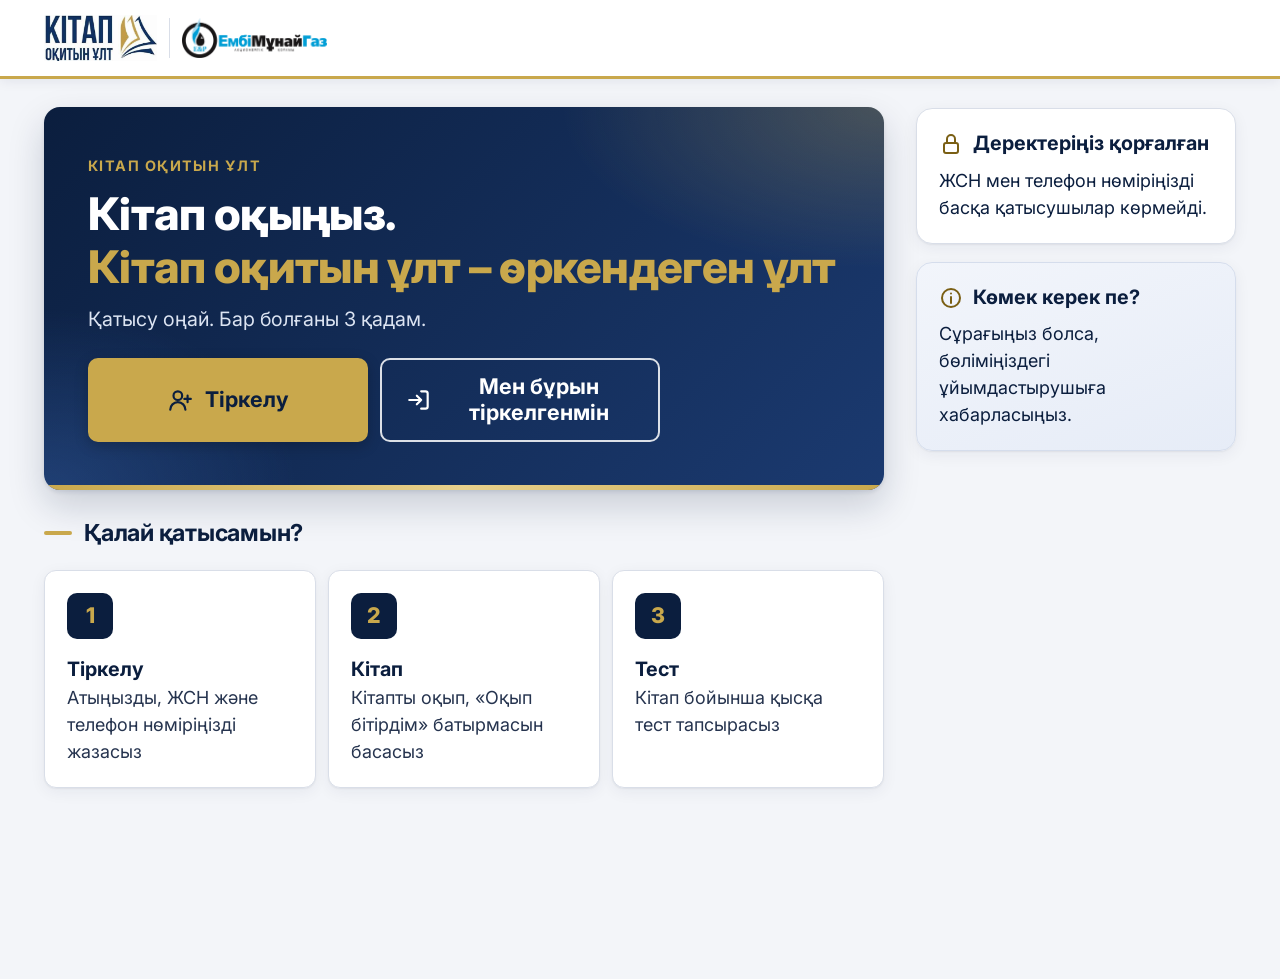
==== commit d1be758c: "Add files via upload" ====
--- a/index.html
+++ b/index.html
@@ -25,7 +25,7 @@
         <div class="welcome">
           <div class="hero reveal">
             <p class="hero-eyebrow" data-bind="title">Кітап оқу байқауы</p>
-            <h1>Кітап оқыңыз.<span>Біліміңізді тексеріңіз.</span></h1>
+            <h1>Кітап оқыңыз.<span>Кітап оқитын ұлт – өркендеген ұлт</span></h1>
             <p class="hero-lead">Қатысу оңай. Бар болғаны 3 қадам.</p>
             <div class="alert alert-warn" id="reg-closed" hidden><i data-icon="info"></i><span>Тіркелу қазір жабық. Бұрын тіркелген болсаңыз, төмендегі батырма арқылы кіріңіз.</span></div>
             <div class="hero-actions">
--- a/css/style.css
+++ b/css/style.css
@@ -4,21 +4,25 @@
    ========================================================== */
 
 :root {
-  --bg: #FAF6F0;
+  /* Түстер логотиптен алынған: қою көк және алтын */
+  --bg: #F3F5F9;
   --surface: #FFFFFF;
-  --surface-2: #F4EDE4;
-  --ink: #1C1714;
-  --ink-2: #3D3530;
-  --muted: #5C534B;
-  --line: #E5DACD;
-  --line-strong: #8C7F73;
-
-  --accent: #B84A00;
-  --accent-hover: #963C00;
-  --accent-soft: #FFEBDA;
-  --accent-bright: #F28A1E;
-  --hero-1: #5B2C12;
-  --hero-2: #8C4A1F;
+  --surface-2: #E9EDF4;
+  --ink: #0B1E3E;
+  --ink-2: #26344F;
+  --muted: #4A5670;
+  --line: #D9DEE8;
+  --line-strong: #77839A;
+
+  --accent: #0B1E3E;
+  --accent-hover: #1A3566;
+  --accent-soft: #E6ECF7;
+  --accent-bright: #C9A84C;
+  --gold: #C9A84C;
+  --gold-hover: #B8963A;
+  --gold-ink: #7A5F14;
+  --hero-1: #0B1E3E;
+  --hero-2: #1B3A70;
 
   --ok: #11703A;
   --ok-soft: #E1F4E8;
@@ -29,11 +33,11 @@
   --info: #1D4F91;
   --info-soft: #E4EEFB;
 
-  --r-lg: 24px;
-  --r: 18px;
-  --r-sm: 14px;
-  --sh-1: 0 1px 2px rgba(70, 45, 20, .06), 0 6px 20px rgba(70, 45, 20, .07);
-  --sh-2: 0 2px 4px rgba(70, 45, 20, .08), 0 18px 40px rgba(70, 45, 20, .16);
+  --r-lg: 16px;
+  --r: 12px;
+  --r-sm: 10px;
+  --sh-1: 0 1px 2px rgba(11, 30, 62, .06), 0 4px 16px rgba(11, 30, 62, .06);
+  --sh-2: 0 2px 4px rgba(11, 30, 62, .10), 0 16px 36px rgba(11, 30, 62, .18);
   --font: 'Inter', sans-serif;
 }
 
@@ -110,7 +114,7 @@
   display: grid; grid-template-columns: repeat(4, 1fr); gap: 4px;
   padding: 8px 8px calc(8px + env(safe-area-inset-bottom));
   background: #fff; border-top: 1px solid var(--line);
-  box-shadow: 0 -6px 24px rgba(70, 45, 20, .10);
+  box-shadow: 0 -6px 24px rgba(11, 30, 62, .10);
 }
 .bottom-nav a {
   display: flex; flex-direction: column; align-items: center; justify-content: center; gap: 4px;
@@ -127,7 +131,7 @@
 .side-inner { display: flex; flex-direction: column; gap: 20px; height: 100%; }
 .profile-card {
   display: flex; align-items: center; gap: 12px; padding: 16px;
-  border-radius: var(--r); background: linear-gradient(160deg, #FFF6EC, #F4E4D2);
+  border-radius: var(--r); background: linear-gradient(160deg, #F2F5FB, #E3EAF6);
 }
 .profile-name { font-weight: 800; font-size: 1.1rem; line-height: 1.2; overflow-wrap: anywhere; }
 .side-nav { display: flex; flex-direction: column; gap: 6px; }
@@ -168,7 +172,7 @@
   background: var(--surface); border-radius: var(--r-lg); padding: 22px;
   box-shadow: var(--sh-1); border: 1px solid rgba(229, 218, 205, .7);
 }
-.card-soft { background: linear-gradient(160deg, #FFF6EC, #F6E8D8); border: 0; }
+.card-soft { background: linear-gradient(160deg, #F2F5FB, #E6ECF7); border: 0; }
 .card h3 { margin-bottom: 10px; display: flex; align-items: center; gap: 10px; }
 .card h3 .ic { color: var(--accent); }
 .page-head { margin-bottom: 20px; }
@@ -189,7 +193,7 @@
 .btn:focus-visible, .side-nav a:focus-visible, .side-nav button:focus-visible, .bottom-nav a:focus-visible, .back-link:focus-visible {
   outline: 3px solid var(--ink); outline-offset: 3px;
 }
-.btn-primary { background: var(--accent); color: #fff; box-shadow: 0 6px 18px rgba(184, 74, 0, .30); }
+.btn-primary { background: var(--accent); color: #fff; box-shadow: 0 6px 18px rgba(11, 30, 62, .28); }
 .btn-primary:hover { background: var(--accent-hover); }
 .btn-secondary { background: #fff; color: var(--accent-hover); border-color: var(--accent); }
 .btn-secondary:hover { background: var(--accent-soft); }
@@ -256,11 +260,11 @@
   -webkit-appearance: none; appearance: none;
 }
 textarea.input { min-height: 120px; line-height: 1.45; resize: vertical; }
-.input::placeholder { color: #857A70; }
-.input:focus { outline: none; border-color: var(--accent); box-shadow: 0 0 0 4px rgba(184, 74, 0, .20); }
+.input::placeholder { color: #6B768C; }
+.input:focus { outline: none; border-color: var(--accent); box-shadow: 0 0 0 4px rgba(11, 30, 62, .18); }
 .select {
   padding-right: 52px;
-  background-image: url("data:image/svg+xml,%3Csvg xmlns='http://www.w3.org/2000/svg' viewBox='0 0 24 24' fill='none' stroke='%231C1714' stroke-width='2.5' stroke-linecap='round' stroke-linejoin='round'%3E%3Cpath d='m6 9 6 6 6-6'/%3E%3C/svg%3E");
+  background-image: url("data:image/svg+xml,%3Csvg xmlns='http://www.w3.org/2000/svg' viewBox='0 0 24 24' fill='none' stroke='%230B1E3E' stroke-width='2.5' stroke-linecap='round' stroke-linejoin='round'%3E%3Cpath d='m6 9 6 6 6-6'/%3E%3C/svg%3E");
   background-repeat: no-repeat; background-position: right 16px center; background-size: 24px;
 }
 .input-num { font-variant-numeric: tabular-nums; letter-spacing: .06em; }
@@ -505,7 +509,7 @@
   position: fixed; top: 0; left: 0; right: 0; z-index: 110;
   display: flex; gap: 12px; align-items: center; justify-content: center;
   padding: 14px 16px; font-weight: 700; text-align: left;
-  background: #FFE08A; color: #3D2A00; box-shadow: 0 4px 16px rgba(70, 45, 20, .2);
+  background: #FFE08A; color: #3D2A00; box-shadow: 0 4px 16px rgba(11, 30, 62, .2);
   transform: translateY(-110%); transition: transform .25s ease;
 }
 .net-banner.show { transform: none; }
@@ -520,7 +524,7 @@
 
 .skeleton {
   border-radius: var(--r-lg); min-height: 180px;
-  background: linear-gradient(100deg, #F1E9DF 30%, #FAF4EC 50%, #F1E9DF 70%);
+  background: linear-gradient(100deg, #E6EAF1 30%, #F3F5F9 50%, #E6EAF1 70%);
   background-size: 200% 100%; animation: shimmer 1.4s linear infinite;
 }
 @keyframes shimmer { to { background-position: -200% 0; } }
@@ -597,22 +601,22 @@
 .bar > span { display: block; height: 100%; min-width: 4px; border-radius: 8px; background: var(--accent); transition: width .5s ease; }
 .bar.thin { height: 12px; }
 .chart-svg { width: 100%; height: auto; display: block; }
-.chart-svg text { font-family: var(--font); font-size: 12px; fill: #5C534B; }
-.chart-svg .val { font-weight: 700; fill: #1C1714; }
+.chart-svg text { font-family: var(--font); font-size: 12px; fill: #4A5670; }
+.chart-svg .val { font-weight: 700; fill: #0B1E3E; }
 
 .filters { display: grid; gap: 12px; margin-bottom: 14px; }
 @media (min-width: 900px) { .filters { grid-template-columns: 2fr 1fr 1fr; } }
 .table-wrap { overflow-x: auto; background: #fff; border-radius: var(--r); box-shadow: var(--sh-1); }
 table.data { width: 100%; border-collapse: collapse; font-size: 16px; }
 table.data th {
-  background: #2B2420; color: #fff; text-align: left; padding: 12px 14px;
+  background: #0B1E3E; color: #fff; text-align: left; padding: 12px 14px;
   font-weight: 700; white-space: nowrap;
 }
 table.data td { padding: 12px 14px; border-bottom: 1px solid var(--line); vertical-align: top; }
-table.data tbody tr:nth-child(even) td { background: #FCFAF7; }
+table.data tbody tr:nth-child(even) td { background: #F8F9FC; }
 table.data td.num { font-variant-numeric: tabular-nums; white-space: nowrap; }
 .badge { display: inline-block; padding: 4px 12px; border-radius: 999px; font-weight: 700; font-size: 14px; white-space: nowrap; }
-.st-registered { background: #ECE7E1; color: #453E38; }
+.st-registered { background: #E4E8EF; color: #26344F; }
 .st-reading { background: var(--info-soft); color: var(--info); }
 .st-read { background: var(--warn-soft); color: var(--warn); }
 .st-tested { background: var(--ok-soft); color: var(--ok); }
@@ -627,3 +631,175 @@
 @media (min-width: 900px) { .qr-layout { grid-template-columns: minmax(0, 1fr) 340px; align-items: start; } }
 .qr-box { background: #fff; padding: 20px; border-radius: var(--r); border: 2px solid var(--line); display: grid; place-items: center; }
 .qr-box img, .qr-box canvas { display: block; width: 100%; max-width: 280px; height: auto; }
+
+/* ===== Кәсіби тақырып: қою көк + алтын, жоғарғы тақырып жолағы ===== */
+
+body { background: var(--bg); }
+h1 { letter-spacing: -.015em; }
+.eyebrow {
+  color: var(--gold-ink); text-transform: uppercase; letter-spacing: .08em; font-size: .8rem; font-weight: 700;
+}
+.section-title { display: flex; align-items: center; gap: 12px; }
+.section-title::before { content: ""; width: 28px; height: 4px; border-radius: 2px; background: var(--gold); flex: none; }
+
+/* ---------- Жоғарғы жолақ: логотиптер, мәзір ---------- */
+.site-header {
+  position: sticky; top: 0; z-index: 60;
+  background: #fff; border-bottom: 3px solid var(--gold);
+  box-shadow: 0 2px 12px rgba(11, 30, 62, .08);
+}
+.header-inner {
+  display: flex; align-items: center; gap: 16px;
+  max-width: 1240px; margin: 0 auto; padding: 8px 16px; min-height: 64px;
+}
+.logos { display: flex; align-items: center; gap: 12px; text-decoration: none; flex: none; }
+.logo-kitap { position: relative; overflow: hidden; height: 38px; aspect-ratio: 810 / 330; flex: none; }
+.logo-kitap img { position: absolute; width: 148%; height: auto; max-width: none; left: -23.5%; top: -79%; }
+.logo-emg { height: 34px; width: auto; display: block; flex: none; }
+.logo-sep { width: 1px; height: 34px; background: var(--line); flex: none; }
+
+.top-nav { display: none; }
+.header-user { margin-left: auto; display: flex; align-items: center; gap: 10px; min-width: 0; }
+.header-name { display: none; font-weight: 700; }
+.header-logout {
+  display: none; font: inherit; font-weight: 600; font-size: .9rem; color: var(--ink-2);
+  align-items: center; gap: 8px; min-height: 44px; padding: 0 14px;
+  background: #fff; border: 1.5px solid var(--line-strong); border-radius: 8px; cursor: pointer;
+}
+.header-logout:hover { background: var(--surface-2); }
+.avatar { width: 42px; height: 42px; font-size: .95rem; background: var(--accent); }
+
+@media (max-width: 420px) {
+  .header-inner { gap: 10px; padding: 8px 12px; }
+  .logos { gap: 9px; }
+  .logo-kitap { height: 36px; }
+  .logo-emg, .logo-sep { height: 32px; }
+  .avatar { width: 38px; height: 38px; }
+}
+
+/* ---------- Қаңқа: мәзір жоғарыда, мазмұн ортада, қосымша карточкалар оң жақта ---------- */
+.app { padding-top: 20px; }
+@media (min-width: 900px) {
+  .app { display: block; max-width: 1240px; padding: 28px 24px 40px; }
+  .main { max-width: 760px; }
+  .logo-kitap { height: 46px; }
+  .logo-emg, .logo-sep { height: 40px; }
+  .header-inner { min-height: 76px; padding: 10px 24px; gap: 24px; }
+  .top-nav { display: flex; align-items: center; gap: 4px; margin-left: 12px; }
+  .top-nav a {
+    display: inline-flex; align-items: center; min-height: 48px; padding: 0 14px;
+    color: var(--ink-2); text-decoration: none; font-weight: 600; font-size: .95rem;
+    border-bottom: 3px solid transparent; border-top: 3px solid transparent;
+  }
+  .top-nav a:hover { color: var(--accent); border-bottom-color: var(--line); }
+  .top-nav a.active { color: var(--accent); font-weight: 700; border-bottom-color: var(--gold); }
+  .top-nav a:focus-visible { outline: 3px solid var(--ink); outline-offset: 2px; }
+  .header-name { display: block; white-space: nowrap; overflow: hidden; text-overflow: ellipsis; max-width: 160px; }
+  .header-logout { display: inline-flex; }
+}
+@media (min-width: 1100px) {
+  .app { display: grid; grid-template-columns: minmax(0, 1fr) 320px; gap: 32px; align-items: start; }
+  .main { max-width: none; margin: 0; }
+  .extras { display: flex; flex-direction: column; gap: 18px; position: sticky; top: 108px; }
+}
+@media (min-width: 900px) and (max-width: 1199px) { .extras { display: none; } }
+@media (min-width: 1100px) and (max-width: 1199px) { .extras { display: flex; } }
+
+/* Төменгі мәзір (телефон) */
+.bottom-nav { border-top: 1px solid var(--line); }
+.bottom-nav a { border-radius: 10px; color: var(--muted); }
+.bottom-nav a.active { color: var(--accent); background: var(--accent-soft); box-shadow: inset 0 3px 0 var(--gold); }
+
+/* ---------- Батырмалар ---------- */
+.btn { border-radius: 10px; }
+.btn-primary { box-shadow: 0 4px 14px rgba(11, 30, 62, .24); }
+.btn-secondary { color: var(--accent); border-color: var(--accent); }
+.btn-gold, .btn-light { background: var(--gold); color: var(--ink); border-color: var(--gold); box-shadow: 0 4px 14px rgba(0, 0, 0, .22); }
+.btn-gold:hover, .btn-light:hover { background: var(--gold-hover); border-color: var(--gold-hover); }
+.btn-outline-light { background: transparent; color: #fff; border-color: rgba(255, 255, 255, .85); }
+.btn-outline-light:hover { background: rgba(255, 255, 255, .12); }
+.hero .btn:focus-visible, .hero-book .btn:focus-visible { outline-color: #fff; }
+
+/* ---------- Карточкалар ---------- */
+.card { border: 1px solid var(--line); box-shadow: var(--sh-1); }
+.card-soft { border: 1px solid #D5DDEC; }
+.card h3 .ic { color: var(--gold-ink); }
+.step-pill { border-radius: 8px; padding: 5px 14px 5px 5px; background: var(--accent-soft); color: var(--accent); }
+.step-pill b { border-radius: 6px; background: var(--accent); }
+.steps li { border-width: 1.5px; border-radius: var(--r); }
+.steps li.current { border-color: var(--accent); background: #fff; color: var(--accent); box-shadow: inset 0 -4px 0 var(--gold); }
+.steps li.current .step-dot { background: var(--accent); }
+
+/* ---------- Бастапқы беттегі баннер ---------- */
+.welcome { max-width: none; }
+.hero {
+  position: relative; overflow: hidden; color: #fff;
+  padding: 30px 22px; border-radius: var(--r-lg);
+  background:
+    radial-gradient(520px 260px at 100% 0%, rgba(201, 168, 76, .28), transparent 62%),
+    radial-gradient(420px 300px at 0% 100%, rgba(58, 104, 180, .38), transparent 60%),
+    linear-gradient(135deg, var(--hero-1), var(--hero-2));
+  box-shadow: var(--sh-2);
+}
+.hero::after {
+  content: ""; position: absolute; left: 0; right: 0; bottom: 0; height: 5px;
+  background: linear-gradient(90deg, var(--gold), #E7D08C, var(--gold));
+}
+.hero-eyebrow { color: var(--gold); text-transform: uppercase; letter-spacing: .1em; font-size: .8rem; font-weight: 700; margin-bottom: 10px; }
+.hero h1 { color: #fff; font-size: 1.75rem; line-height: 1.18; }
+.hero h1 span { color: var(--gold); display: block; }
+.hero-lead { color: #DCE4F2; font-size: 1.1rem; margin-top: 12px; }
+.hero-actions { display: grid; gap: 12px; margin-top: 24px; }
+.hero .alert { margin-top: 18px; }
+@media (min-width: 700px) {
+  .hero { padding: 48px 44px; }
+  .hero h1 { font-size: 2.5rem; }
+  .hero-actions { grid-template-columns: repeat(2, minmax(0, 280px)); }
+}
+.howto { grid-template-columns: 1fr; }
+.howto li { border: 1px solid var(--line); border-radius: var(--r); }
+.howto .num { border-radius: 10px; background: var(--accent); color: var(--gold); }
+@media (min-width: 900px) {
+  .howto { grid-template-columns: repeat(3, 1fr); }
+  .howto li { flex-direction: column; align-items: flex-start; padding: 22px; }
+}
+
+/* ---------- Қатысушының кітап карточкасы, нәтиже ---------- */
+.hero-book, .score-card {
+  background:
+    radial-gradient(420px 220px at 100% 0%, rgba(201, 168, 76, .26), transparent 62%),
+    linear-gradient(135deg, var(--hero-1), var(--hero-2));
+  border-bottom: 5px solid var(--gold);
+}
+.hero-book::after { display: none; }
+.hero-label { color: var(--gold); text-transform: uppercase; letter-spacing: .08em; font-size: .78rem; }
+.hero-author { color: #DCE4F2; }
+.hero-status { border-radius: var(--r-sm); background: rgba(255, 255, 255, .12); border: 1px solid rgba(255, 255, 255, .16); }
+.score-big { color: var(--gold); }
+.cover { border-radius: 4px 10px 10px 4px; }
+.rank-score { color: var(--accent); }
+.mini-rank .pos { color: var(--gold-ink); }
+.rank-item { border: 1px solid var(--line); }
+.modal { border-radius: 20px 20px 0 0; }
+@media (min-width: 640px) { .modal { border-radius: 16px; } }
+.toast { border-radius: 10px; }
+.input { border-radius: 10px; }
+.check { border-radius: 10px; }
+
+/* ---------- Әкімші панелі ---------- */
+body.admin .sidebar { background: var(--hero-1); color: #fff; border-radius: var(--r-lg); }
+body.admin .sidebar .brand { color: #fff; }
+body.admin .sidebar .brand-mark { background: var(--gold); color: var(--ink); }
+body.admin .side-nav a, body.admin .side-nav button { color: #D5DDEC; }
+body.admin .side-nav a:hover, body.admin .side-nav button:hover { background: rgba(255, 255, 255, .10); color: #fff; }
+body.admin .side-nav a.active { background: rgba(201, 168, 76, .18); color: #fff; box-shadow: inset 4px 0 0 var(--gold); }
+body.admin .side-nav a:focus-visible, body.admin .side-nav button:focus-visible { outline-color: #fff; }
+@media (min-width: 900px) {
+  body.admin .app { display: grid; grid-template-columns: 260px minmax(0, 1fr); gap: 28px; max-width: 1500px; padding: 24px; }
+  body.admin .main { max-width: none; }
+}
+.kpi { border: 1px solid var(--line); border-top: 4px solid var(--gold); }
+.kpi-value { color: var(--accent); }
+.chip.active { background: var(--accent); border-color: var(--accent); }
+.login-logos { display: flex; align-items: center; gap: 14px; margin-bottom: 22px; }
+.brand-mark { border-radius: 10px; }
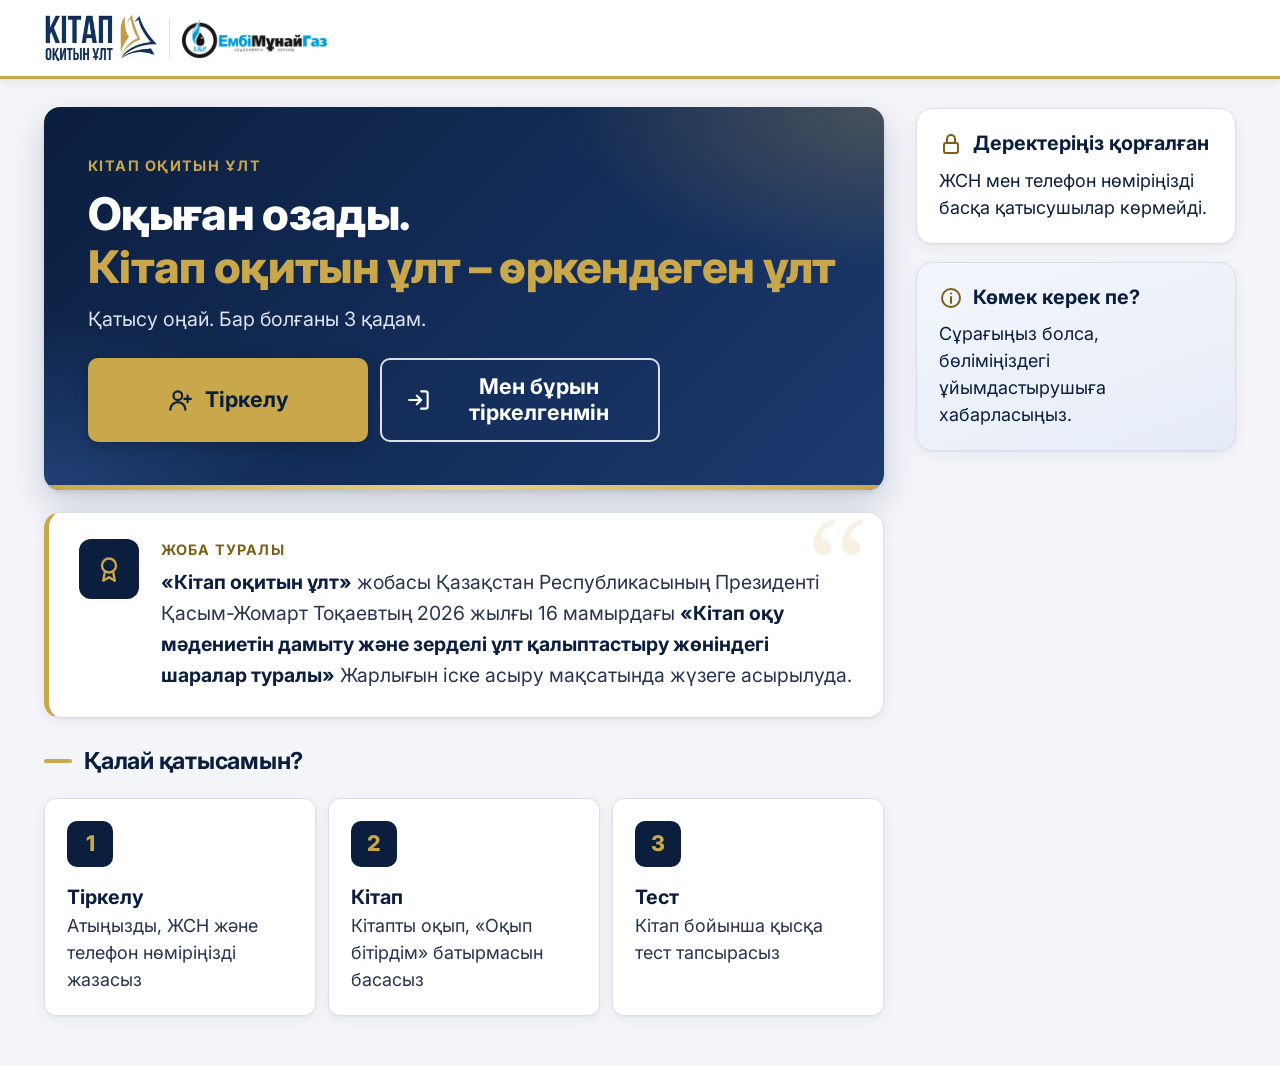
==== commit f8c890c1: "Add files via upload" ====
--- a/index.html
+++ b/index.html
@@ -24,15 +24,19 @@
       <section id="view-welcome" hidden>
         <div class="welcome">
           <div class="hero reveal">
-            <p class="hero-eyebrow" data-bind="title">Кітап оқу байқауы</p>
-            <h1>Кітап оқыңыз.<span>Кітап оқитын ұлт – өркендеген ұлт</span></h1>
-            <p class="hero-lead">Қатысу оңай. Бар болғаны 3 қадам.</p>
-            <div class="alert alert-warn" id="reg-closed" hidden><i data-icon="info"></i><span>Тіркелу қазір жабық. Бұрын тіркелген болсаңыз, төмендегі батырма арқылы кіріңіз.</span></div>
-            <div class="hero-actions">
-              <button type="button" class="btn btn-gold btn-xl" data-go="register"><i data-icon="userplus"></i><span>Тіркелу</span></button>
-              <button type="button" class="btn btn-outline-light btn-xl" data-go="login"><i data-icon="login"></i><span>Мен бұрын тіркелгенмін</span></button>
+            <div class="hero-copy">
+              <p class="hero-eyebrow" data-bind="title">Кітап оқу байқауы</p>
+              <h1>Оқыған озады.<span>Кітап оқитын ұлт – өркендеген ұлт</span></h1>
+              <p class="hero-lead">Қатысу оңай. Бар болғаны 3 қадам.</p>
+              <div class="alert alert-warn" id="reg-closed" hidden><i data-icon="info"></i><span>Тіркелу қазір жабық. Бұрын тіркелген болсаңыз, төмендегі батырма арқылы кіріңіз.</span></div>
+              <div class="hero-actions">
+                <button type="button" class="btn btn-gold btn-xl" data-go="register"><i data-icon="userplus"></i><span>Тіркелу</span></button>
+                <button type="button" class="btn btn-outline-light btn-xl" data-go="login"><i data-icon="login"></i><span>Мен бұрын тіркелгенмін</span></button>
+              </div>
             </div>
+            <div class="hero-art" id="hero-art" aria-hidden="true"></div>
           </div>
+          <div class="reveal" id="decree-slot"></div>
           <h2 class="section-title reveal">Қалай қатысамын?</h2>
           <ol class="howto reveal">
             <li><span class="num">1</span><div><b>Тіркелу</b><span class="txt">Атыңызды, ЖСН және телефон нөміріңізді жазасыз</span></div></li>
@@ -123,6 +127,17 @@
         </form>
       </section>
 
+      <!-- Жоба туралы блок: бастапқы бетте де, қатысушының басты бетінде де көрсетіледі -->
+      <template id="decree-tpl">
+        <section class="decree" aria-labelledby="decree-title">
+          <div class="decree-mark" aria-hidden="true"><i data-icon="award"></i></div>
+          <div>
+            <p class="decree-eyebrow" id="decree-title">Жоба туралы</p>
+            <p class="decree-text"><b>«Кітап оқитын ұлт»</b> жобасы Қазақстан Республикасының Президенті Қасым-Жомарт Тоқаевтың 2026 жылғы 16 мамырдағы <b>«Кітап оқу мәдениетін дамыту және зерделі ұлт қалыптастыру жөніндегі шаралар туралы»</b> Жарлығын іске асыру мақсатында жүзеге асырылуда.</p>
+          </div>
+        </section>
+      </template>
+
       <!-- 4. Тіркелген қатысушының басты беті (app.js толтырады) -->
       <section id="view-home" hidden></section>
 
--- a/css/style.css
+++ b/css/style.css
@@ -803,3 +803,76 @@
 .chip.active { background: var(--accent); border-color: var(--accent); }
 .login-logos { display: flex; align-items: center; gap: 14px; margin-bottom: 22px; }
 .brand-mark { border-radius: 10px; }
+
+/* ---------- Кітаптар жинағы (мұқабалар желпуіш сияқты) ---------- */
+.collection {
+  padding: 18px 18px 22px; border-radius: var(--r-lg); text-align: center;
+  background: linear-gradient(180deg, #EEF1F7, #E4E9F2); border: 1px solid var(--line);
+}
+.collection-meta { display: flex; justify-content: space-between; gap: 12px; color: var(--muted); font-size: .85rem; font-weight: 600; }
+.collection-meta span { display: inline-flex; align-items: center; gap: 6px; }
+.collection-meta .ic { width: 18px; height: 18px; color: var(--gold-ink); }
+.collection h2 { margin-top: 10px; font-size: 1.3rem; }
+.collection-sub { color: var(--muted); margin-top: 2px; }
+.fan { position: relative; height: 230px; margin: 20px auto 22px; max-width: 360px; }
+.fan-item {
+  position: absolute; bottom: 0; left: 50%; width: 118px; margin-left: -59px;
+  transition: transform .25s ease; display: block; text-decoration: none;
+}
+.fan-0 { transform: translateX(-74px) rotate(-9deg); transform-origin: bottom center; z-index: 1; }
+.fan-1 { width: 136px; margin-left: -68px; z-index: 3; }
+.fan-2 { transform: translateX(74px) rotate(9deg); transform-origin: bottom center; z-index: 2; }
+a.fan-0:hover { transform: translateX(-80px) translateY(-8px) rotate(-11deg); }
+a.fan-1:hover { transform: translateY(-10px); }
+a.fan-2:hover { transform: translateX(80px) translateY(-8px) rotate(11deg); }
+a.fan-item:focus-visible { outline: 3px solid var(--ink); outline-offset: 4px; border-radius: 8px; }
+.fan-ghost .cover { box-shadow: 0 6px 16px rgba(11, 30, 62, .2); }
+.fan-ghost .cover::after { background: rgba(255, 255, 255, .14); }
+@media (min-width: 640px) {
+  .fan { height: 270px; max-width: 420px; }
+  .fan-item { width: 140px; margin-left: -70px; }
+  .fan-1 { width: 160px; margin-left: -80px; }
+  .fan-0 { transform: translateX(-92px) rotate(-9deg); }
+  .fan-2 { transform: translateX(92px) rotate(9deg); }
+  .collection .btn { width: auto; min-width: 280px; }
+}
+.collection-list { list-style: none; margin: 0; padding: 0; display: grid; gap: 10px; text-align: left; }
+.collection-list a {
+  display: grid; grid-template-columns: 48px minmax(0, 1fr) 24px; gap: 14px; align-items: center;
+  padding: 10px 14px; border-radius: var(--r); background: #fff; border: 1px solid var(--line);
+  color: var(--ink); text-decoration: none; min-height: 72px;
+}
+.collection-list a:hover { border-color: var(--accent); }
+.collection-list b { display: block; line-height: 1.25; }
+.collection-list span span { color: var(--muted); font-size: .9rem; }
+.cl-cover .cover { padding: 0; }
+.cl-cover .cover > * { display: none; }
+
+/* ---------- «Жоба туралы» блогы (Жарлық) ---------- */
+.decree {
+  position: relative; overflow: hidden;
+  display: grid; grid-template-columns: 52px minmax(0, 1fr); gap: 16px; align-items: start;
+  margin-top: 22px; padding: 22px 20px 22px 22px;
+  background: #fff; border: 1px solid var(--line); border-left: 5px solid var(--gold);
+  border-radius: var(--r-lg); box-shadow: var(--sh-1);
+}
+.decree::after {
+  content: "\201C"; position: absolute; right: 14px; top: -18px;
+  font-family: Georgia, serif; font-size: 140px; line-height: 1; color: rgba(201, 168, 76, .16); pointer-events: none;
+}
+.decree-mark {
+  width: 52px; height: 52px; border-radius: 12px; display: grid; place-items: center;
+  background: var(--accent); color: var(--gold);
+}
+.decree-mark .ic { width: 28px; height: 28px; }
+.decree-eyebrow { color: var(--gold-ink); text-transform: uppercase; letter-spacing: .08em; font-size: .8rem; font-weight: 700; margin-bottom: 6px; }
+.decree-text { position: relative; z-index: 1; color: var(--ink-2); line-height: 1.6; }
+.decree-text b { color: var(--ink); font-weight: 700; }
+@media (max-width: 420px) {
+  .decree { grid-template-columns: 1fr; gap: 12px; padding: 20px 18px; }
+}
+@media (min-width: 700px) {
+  .decree { padding: 26px 30px; gap: 22px; grid-template-columns: 60px minmax(0, 1fr); }
+  .decree-mark { width: 60px; height: 60px; }
+  .decree-text { font-size: 1.08rem; }
+}
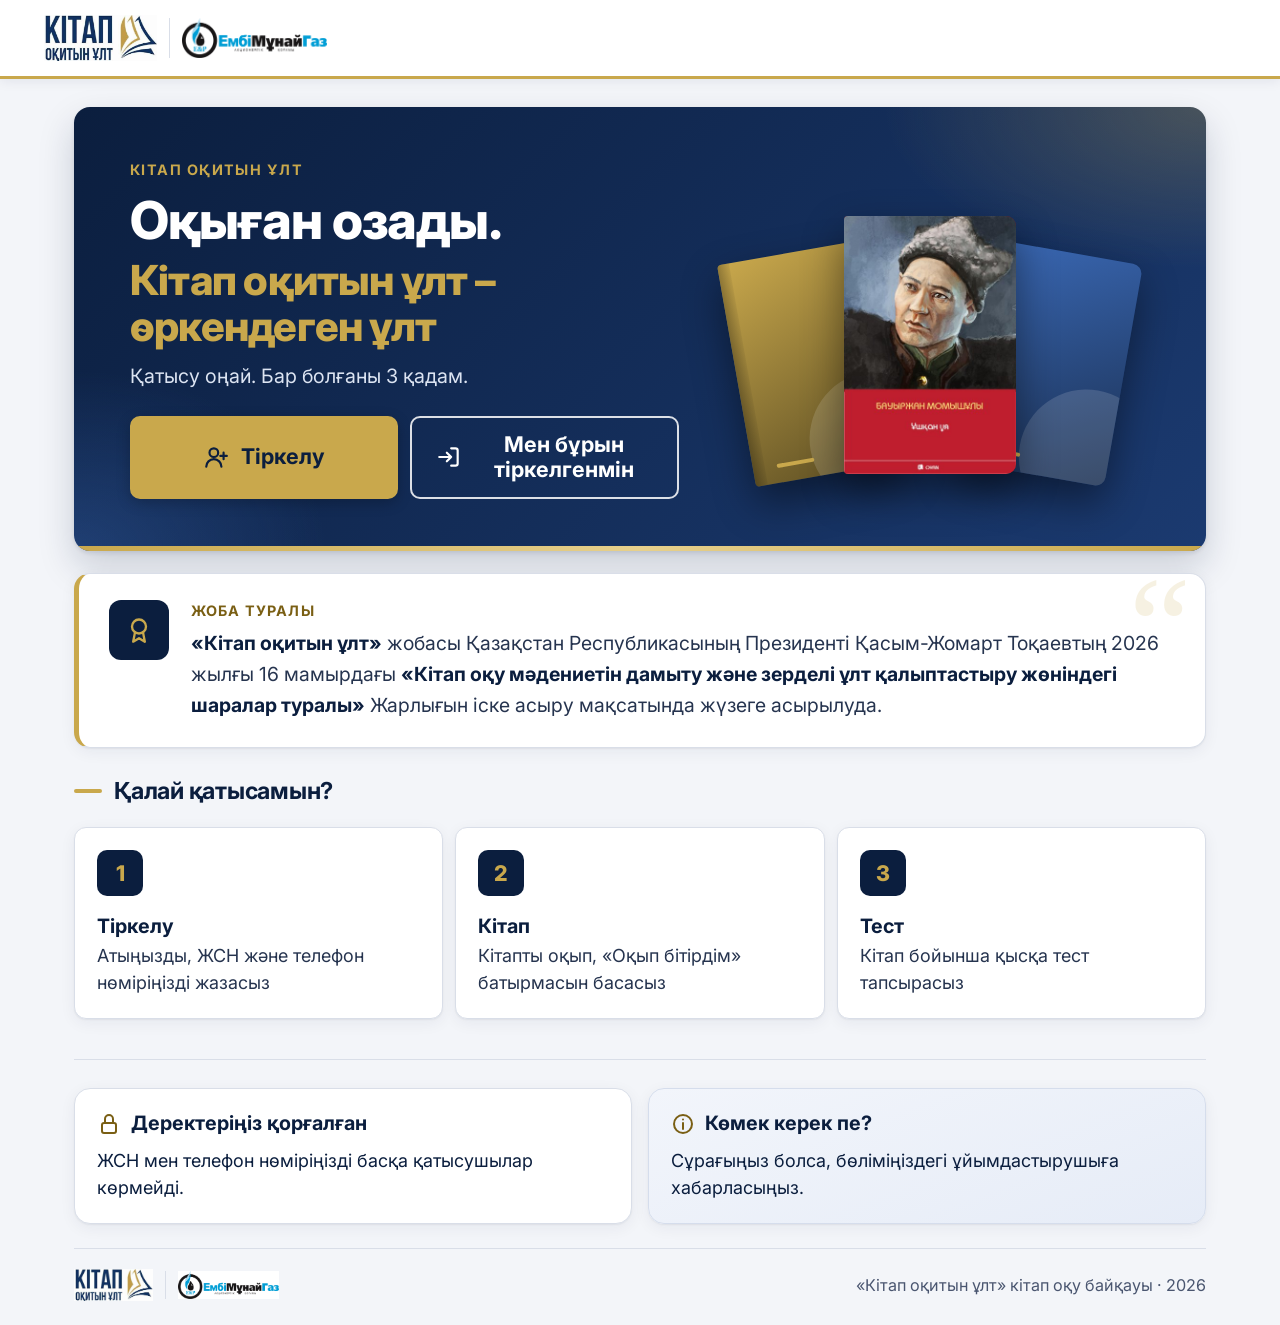
==== commit 3787bd27: "Add files via upload" ====
--- a/index.html
+++ b/index.html
@@ -12,6 +12,12 @@
   <link rel="preconnect" href="https://fonts.gstatic.com" crossorigin>
   <link href="https://fonts.googleapis.com/css2?family=Inter:wght@400;500;600;700;800&display=swap" rel="stylesheet">
   <link rel="stylesheet" href="css/style.css">
+  <link rel="manifest" href="manifest.json">
+  <link rel="apple-touch-icon" href="img/icon-180.png">
+  <meta name="mobile-web-app-capable" content="yes">
+  <meta name="apple-mobile-web-app-capable" content="yes">
+  <meta name="apple-mobile-web-app-title" content="Кітап оқу">
+  <meta name="apple-mobile-web-app-status-bar-style" content="default">
 </head>
 <body data-page="home" class="guest">
   <header class="site-header" id="topbar"></header>
--- a/css/style.css
+++ b/css/style.css
@@ -846,7 +846,7 @@
 .collection-list b { display: block; line-height: 1.25; }
 .collection-list span span { color: var(--muted); font-size: .9rem; }
 .cl-cover .cover { padding: 0; }
-.cl-cover .cover > * { display: none; }
+.cl-cover .cover > :not(img) { display: none; }
 
 /* ---------- «Жоба туралы» блогы (Жарлық) ---------- */
 .decree {
@@ -875,4 +875,123 @@
   .decree { padding: 26px 30px; gap: 22px; grid-template-columns: 60px minmax(0, 1fr); }
   .decree-mark { width: 60px; height: 60px; }
   .decree-text { font-size: 1.08rem; }
-}
+}
+
+/* ---------- Беттің төменгі бөлігі: қосымша карточкалар және логотиптер ---------- */
+.extras {
+  display: grid !important; grid-template-columns: 1fr; gap: 16px;
+  position: static !important; top: auto !important;
+  margin-top: 40px; padding-top: 28px; border-top: 1px solid var(--line);
+}
+.extras .card { margin: 0; }
+.site-copy {
+  grid-column: 1 / -1; display: flex; flex-wrap: wrap; align-items: center; justify-content: space-between; gap: 14px;
+  margin-top: 8px; padding-top: 20px; border-top: 1px solid var(--line); color: var(--muted); font-size: .9rem;
+}
+.site-copy-logos { display: inline-flex; align-items: center; gap: 12px; }
+.site-copy .logo-kitap { height: 32px; }
+.site-copy .logo-emg, .site-copy .logo-sep { height: 28px; }
+@media (min-width: 700px) { .extras { grid-template-columns: repeat(2, minmax(0, 1fr)); } }
+@media (min-width: 900px) {
+  body:not(.admin) .app { display: block; max-width: 1180px; }
+  body:not(.admin) .main { max-width: none; margin: 0; }
+}
+
+/* ---------- Баннер: компьютерде мәтін сол жақта, мұқабалар оң жақта ---------- */
+.hero-art { display: none; }
+@media (min-width: 900px) {
+  .hero { display: grid; grid-template-columns: minmax(0, 1.25fr) minmax(0, 1fr); gap: 32px; align-items: center; padding: 52px 56px; }
+  .hero h1 { font-size: 2.6rem; line-height: 1.12; }
+  .hero h1 span { font-size: 2.1rem; margin-top: 8px; }
+  .hero-actions { grid-template-columns: repeat(2, minmax(0, 1fr)); max-width: 560px; }
+  .hero-art { display: block; }
+  .hero-art .fan { height: 290px; max-width: 420px; margin: 0 auto; }
+  .hero-art .fan-item { width: 150px; margin-left: -75px; }
+  .hero-art .fan-1 { width: 172px; margin-left: -86px; }
+  .hero-art .fan-0 { transform: translateX(-100px) rotate(-10deg); }
+  .hero-art .fan-2 { transform: translateX(100px) rotate(10deg); }
+  .hero-art .cover { box-shadow: 0 18px 40px rgba(0, 0, 0, .45); }
+}
+@media (min-width: 1100px) { .hero h1 { font-size: 2.9rem; } .hero h1 span { font-size: 2.3rem; } }
+
+/* ==========================================================
+   EPUB оқу беті (read.html)
+   ========================================================== */
+body.reader-page { height: 100vh; height: 100dvh; display: flex; flex-direction: column; overflow: hidden; background: #E9EDF4; }
+.reader-top {
+  flex: none; display: flex; align-items: center; gap: 10px;
+  padding: 8px 10px; padding-top: calc(8px + env(safe-area-inset-top));
+  background: #fff; border-bottom: 3px solid var(--gold); box-shadow: 0 2px 10px rgba(11, 30, 62, .08);
+}
+.reader-icon-btn {
+  font: inherit; font-weight: 800; font-size: 1.05rem; color: var(--ink);
+  flex: none; min-width: 52px; height: 52px; padding: 0 10px; border-radius: 10px;
+  display: inline-flex; align-items: center; justify-content: center;
+  background: var(--surface-2); border: 0; cursor: pointer; text-decoration: none;
+}
+.reader-icon-btn:hover { background: var(--accent-soft); }
+.reader-icon-btn:focus-visible { outline: 3px solid var(--ink); outline-offset: 2px; }
+.reader-icon-btn[disabled] { opacity: .45; cursor: not-allowed; }
+.reader-title { flex: 1; min-width: 0; display: flex; flex-direction: column; line-height: 1.2; }
+.reader-title b { white-space: nowrap; overflow: hidden; text-overflow: ellipsis; }
+.reader-title span { color: var(--muted); font-size: .85rem; white-space: nowrap; overflow: hidden; text-overflow: ellipsis; }
+.reader-font { display: flex; gap: 6px; }
+
+.reader-main { flex: 1; min-height: 0; position: relative; padding: 10px 14px 10px 10px; perspective: 1800px; overflow: hidden; }
+/* Кітап: астында бірнеше парақ жиегі көрінеді, сол жақта түптеменің көлеңкесі */
+.reader-book { position: relative; height: 100%; max-width: 760px; margin: 0 auto; transform-style: preserve-3d; }
+/* Аударылып жатқан беттің астындағы келесі парақ (қағаз түсі, жоларалық сызықтарсыз) */
+.reader-book::before {
+  content: ""; position: absolute; inset: 0; border-radius: 4px 12px 12px 4px;
+  background: linear-gradient(90deg, #E9E4DA 0%, #FBF9F5 6%, #FBF9F5 100%);
+  box-shadow: 3px 0 0 #DCD7CE, 6px 0 0 #D2CCC1, 9px 0 0 #C9C2B5, 0 8px 22px rgba(11, 30, 62, .14);
+}
+.reader-sheet {
+  position: absolute; inset: 0; transform-origin: left center; transform-style: preserve-3d;
+  will-change: transform; border-radius: 4px 12px 12px 4px;
+  box-shadow: 2px 0 0 #fff, 3px 0 0 #DCD7CE, 5px 0 0 #fff, 6px 0 0 #D2CCC1, 8px 0 0 #fff, 9px 0 0 #C9C2B5, 0 8px 22px rgba(11, 30, 62, .14);
+}
+.reader-viewer {
+  position: relative; height: 100%; background: #fff;
+  border-radius: 4px 12px 12px 4px; padding: 14px 10px 14px 16px; overflow: hidden;
+}
+.reader-viewer::before {
+  content: ""; position: absolute; left: 0; top: 0; bottom: 0; width: 14px; z-index: 2; pointer-events: none;
+  background: linear-gradient(90deg, rgba(11, 30, 62, .14), rgba(11, 30, 62, 0));
+}
+.page-shade {
+  position: absolute; inset: 0; pointer-events: none; opacity: 0; border-radius: 4px 12px 12px 4px;
+  background: linear-gradient(90deg, rgba(11, 30, 62, 0) 0%, rgba(11, 30, 62, .25) 55%, rgba(11, 30, 62, .55) 100%);
+}
+/* Аударылып жатқан беттің арқа жағы (қағаз түсі) */
+.page-back {
+  --shade: 0;
+  display: none; position: absolute; inset: 0; transform-origin: left center; pointer-events: none;
+  border-radius: 4px 12px 12px 4px; backface-visibility: visible;
+  background:
+    linear-gradient(90deg, rgba(11, 30, 62, calc(var(--shade) * 1)) 0%, rgba(11, 30, 62, 0) 70%),
+    linear-gradient(90deg, #EFEAE1 0%, #FBF9F5 35%, #F4F0E8 100%);
+  box-shadow: 0 8px 26px rgba(11, 30, 62, .22);
+}
+.reader-status {
+  position: absolute; inset: 10px; z-index: 5; max-width: 760px; margin: 0 auto;
+  display: flex; flex-direction: column; align-items: center; justify-content: center; gap: 14px;
+  padding: 24px; text-align: center; background: #fff; border-radius: 12px; color: var(--ink-2); font-weight: 600;
+}
+.reader-status .spin { width: 34px; height: 34px; color: var(--accent); }
+.reader-status.is-error .ic { width: 40px; height: 40px; color: var(--warn); }
+.reader-status .btn { width: auto; min-width: 240px; }
+
+.reader-bottom {
+  flex: none; display: grid; gap: 10px; padding: 10px 12px calc(10px + env(safe-area-inset-bottom));
+  background: #fff; border-top: 1px solid var(--line);
+}
+.reader-progress { display: grid; grid-template-columns: minmax(0, 1fr) auto; gap: 12px; align-items: center; font-weight: 700; color: var(--muted); font-size: .9rem; }
+.reader-progress .bar > span { background: var(--gold); }
+.reader-nav { display: grid; grid-template-columns: 1fr 1fr; gap: 10px; }
+.reader-nav .btn { min-height: 56px; }
+@media (min-width: 900px) {
+  .reader-main { padding: 20px; }
+  .reader-viewer { padding: 28px 36px 28px 42px; }
+  .reader-bottom, .reader-top { padding-left: max(16px, calc(50% - 380px)); padding-right: max(16px, calc(50% - 380px)); }
+}
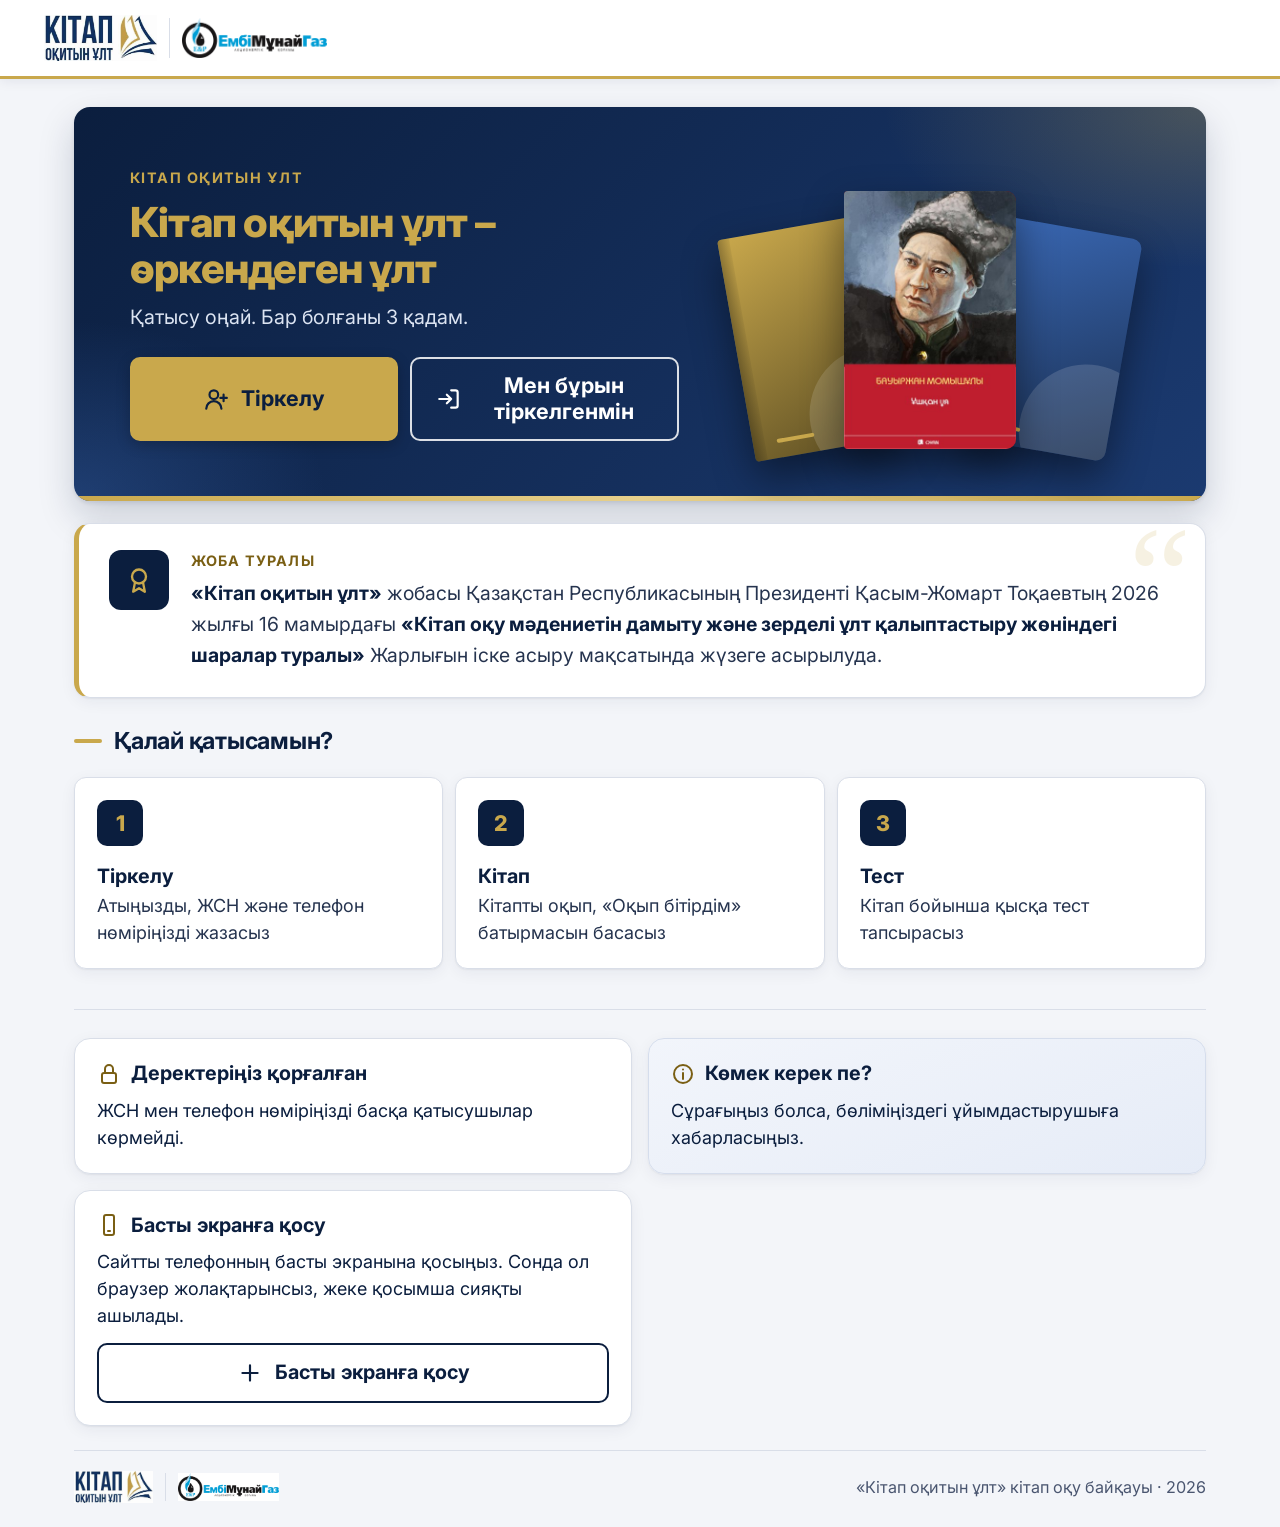
==== commit d8c5f6b8: "Add files via upload" ====
--- a/index.html
+++ b/index.html
@@ -32,7 +32,7 @@
           <div class="hero reveal">
             <div class="hero-copy">
               <p class="hero-eyebrow" data-bind="title">Кітап оқу байқауы</p>
-              <h1>Оқыған озады.<span>Кітап оқитын ұлт – өркендеген ұлт</span></h1>
+              <h1><span>Кітап оқитын ұлт – өркендеген ұлт</span></h1>
               <p class="hero-lead">Қатысу оңай. Бар болғаны 3 қадам.</p>
               <div class="alert alert-warn" id="reg-closed" hidden><i data-icon="info"></i><span>Тіркелу қазір жабық. Бұрын тіркелген болсаңыз, төмендегі батырма арқылы кіріңіз.</span></div>
               <div class="hero-actions">
--- a/css/style.css
+++ b/css/style.css
@@ -995,3 +995,28 @@
   .reader-viewer { padding: 28px 36px 28px 42px; }
   .reader-bottom, .reader-top { padding-left: max(16px, calc(50% - 380px)); padding-right: max(16px, calc(50% - 380px)); }
 }
+
+/* ---------- Оқу беті: тек кітап (таза режим) ---------- */
+.reader-mini-progress { display: none; position: fixed; left: 0; right: 0; bottom: 0; height: 4px; z-index: 20; background: rgba(11, 30, 62, .10); }
+.reader-mini-progress span { display: block; height: 100%; width: 0; background: var(--gold); transition: width .3s ease; }
+/* Жолақтар мәтіннің үстінен сырғып шығады — мәтін орнынан қозғалмайды */
+body.reader-page .reader-top {
+  position: fixed; top: 0; left: 0; right: 0; z-index: 30; transition: transform .25s ease;
+}
+body.reader-page .reader-bottom {
+  position: fixed; bottom: 0; left: 0; right: 0; z-index: 30; transition: transform .25s ease;
+  box-shadow: 0 -6px 18px rgba(11, 30, 62, .12);
+}
+body.reader-page .reader-main {
+  padding-top: calc(10px + env(safe-area-inset-top));
+  padding-bottom: calc(14px + env(safe-area-inset-bottom));
+}
+body.immersive .reader-top { transform: translateY(-110%); }
+body.immersive .reader-bottom { transform: translateY(110%); }
+body.immersive .reader-mini-progress { display: block; }
+#r-full .ic { width: 24px; height: 24px; }
+
+/* ---------- Басты экранға қосу карточкасы ---------- */
+.install-card .btn { width: 100%; margin-top: 14px; }
+.install-steps { margin: 12px 0 0; padding-left: 22px; text-align: left; }
+.install-steps li { margin: 6px 0; }
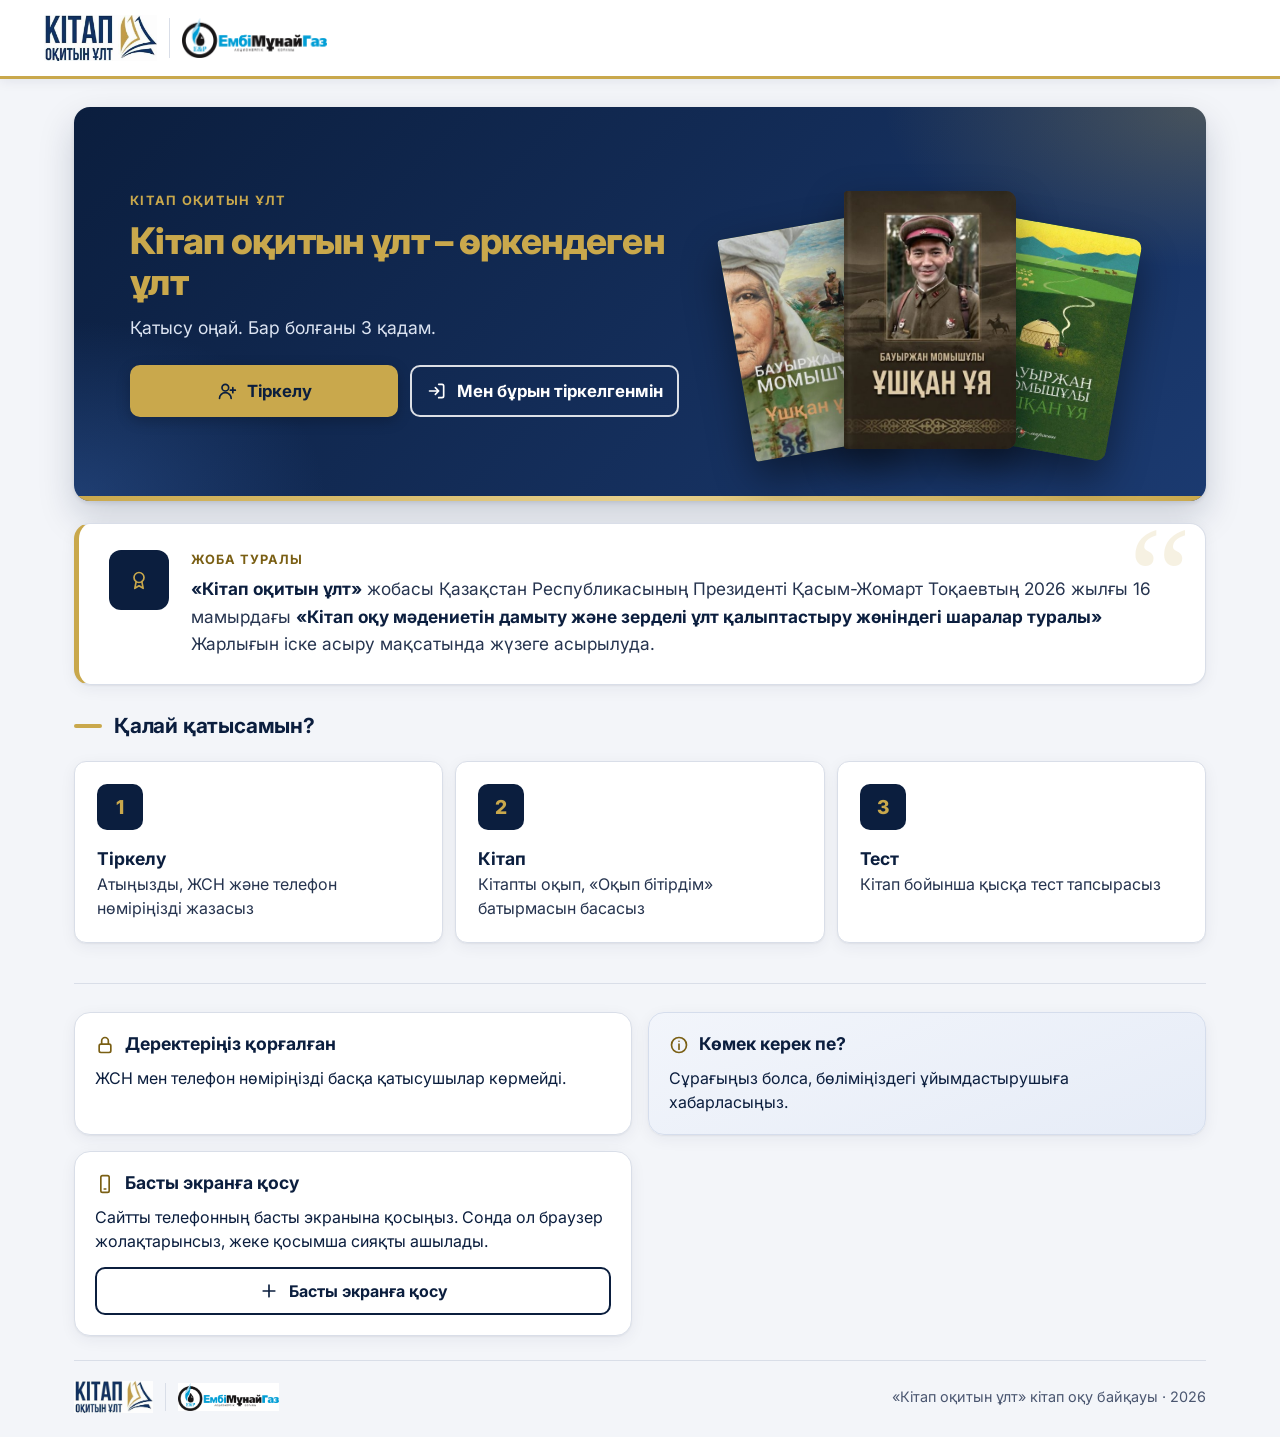
==== commit 496f07a9: "Home: collapsible marathon rules «Кітап оқитын мұнайшы»" ====
--- a/index.html
+++ b/index.html
@@ -43,6 +43,7 @@
             <div class="hero-art" id="hero-art" aria-hidden="true"></div>
           </div>
           <div class="reveal" id="decree-slot"></div>
+          <div class="reveal" id="rules-slot"></div>
           <h2 class="section-title reveal">Қалай қатысамын?</h2>
           <ol class="howto reveal">
             <li><span class="num">1</span><div><b>Тіркелу</b><span class="txt">Атыңызды, ЖСН және телефон нөміріңізді жазасыз</span></div></li>
@@ -144,6 +145,168 @@
         </section>
       </template>
 
+      <!-- «Кітап оқитын мұнайшы» марафонының ережесі: басты бетте ашылып-жиналады -->
+      <template id="rules-tpl">
+        <section class="rules" aria-labelledby="rules-title">
+          <details class="rules-main">
+            <summary class="rules-head">
+              <span class="rules-mark" aria-hidden="true"><i data-icon="book"></i></span>
+              <span class="rules-titles">
+                <span class="rules-eyebrow">Марафон ережесі</span>
+                <b class="rules-title" id="rules-title">«Кітап оқитын мұнайшы»</b>
+                <span class="rules-sub">«Кітап оқитын ұлт» жобасы аясында «Ембімұнайгаз» АҚ қызметкерлері арасында өткізілетін кітап оқу марафонының ережесі</span>
+              </span>
+              <span class="rules-toggle"><span class="when-closed">Ережені оқу</span><span class="when-open">Жабу</span><i data-icon="chevron-down"></i></span>
+            </summary>
+            <div class="rules-content">
+          <details class="rules-sec"><summary><span class="rules-num">1</span><span>Жалпы ережелер</span><i data-icon="chevron-down"></i></summary><div class="rules-body">
+            <p><b class="rules-pt">1.1.</b> «Кітап оқитын мұнайшы» кітап оқу марафоны (бұдан әрі – Марафон) «Кітап оқитын ұлт» жобасы аясында «Ембімұнайгаз» АҚ қызметкерлерінің кітап оқуға қызығушылығын арттыру, ұжымда оқу мәдениетін қалыптастыру және рухани-интеллектуалдық дамуына ықпал ету мақсатында ұйымдастырылады.</p>
+            <p><b class="rules-pt">1.2.</b> Марафонға «Ембімұнайгаз» АҚ-ның барлық құрылымдық бөлімшелері мен орталық аппаратының қызметкерлері қатыса алады.</p>
+            <p><b class="rules-pt">1.3.</b> Марафонның өткізілу мерзімі мен кезеңдерінің нақты күндерін ұйымдастыру комиссиясы белгілейді және қатысушыларға алдын ала хабарлайды.</p>
+            <p><b class="rules-pt">1.4.</b> Марафон аясында оқылатын шығарма ұйымдастырушылар тарапынан белгіленіп, қатысушыларға алдын ала жарияланады.</p>
+            <p><b class="rules-pt">1.5.</b> Марафон екі кезеңнен тұрады: бірінші кезең – онлайн іріктеу тестілеуі, екінші кезең – сараптау алқасының қатысуымен өткізілетін офлайн ауызша сынақ.</p>
+            <p><b class="rules-pt">1.6.</b> Марафонға қатысу ерікті және тегін.</p>
+            <p><b class="rules-pt">1.7.</b> Марафонның ұйымдастырушысы – «Ембімұнайгаз» АҚ.</p>
+          </div></details>
+          <details class="rules-sec"><summary><span class="rules-num">2</span><span>Марафонның мақсаты мен міндеттері</span><i data-icon="chevron-down"></i></summary><div class="rules-body">
+            <p><b class="rules-pt">2.1.</b> Мақсаты:</p>
+            <p>Мұнайшылар арасында кітап оқу мәдениетін дамыту, көркем әдебиет арқылы ұлттық құндылықтарды насихаттау, қызметкерлердің зияткерлік және рухани әлеуетін арттыру.</p>
+            <p><b class="rules-pt">2.2.</b> Міндеттері:</p>
+            <ul>
+              <li>Қызметкерлерді жүйелі кітап оқуға ынталандыру</li>
+              <li>Ұжымда әдебиетке қызығушылық танытатын белсенді оқырмандар ортасын қалыптастыру</li>
+              <li>Ұлттық тәрбие, отбасылық құндылықтар, адамгершілік және отаншылдық идеяларын дәріптеу</li>
+              <li>Құрылымдық бөлімшелер арасында рухани-танымдық бәсекелестік қалыптастыру</li>
+              <li>Белсенді оқырмандарды анықтап, ынталандыру</li>
+              <li>Кітап оқуды компанияның корпоративтік мәдениетінің бір бөлігіне айналдыру</li>
+            </ul>
+          </div></details>
+          <details class="rules-sec"><summary><span class="rules-num">3</span><span>Қатысушылар және тіркелу тәртібі</span><i data-icon="chevron-down"></i></summary><div class="rules-body">
+            <p><b class="rules-pt">3.1.</b> Марафонға компанияның барлық қызметкерлері еңбек өтіліне, жасына және атқаратын қызметіне қарамастан қатыса алады.</p>
+            <p><b class="rules-pt">3.2.</b> Қатысушылар ұйымдастырушылар ұсынған арнайы онлайн платформа арқылы тіркеледі.</p>
+            <p><b class="rules-pt">3.3.</b> Тіркелу барысында қатысушы мына мәліметтерді көрсетеді:</p>
+            <ul>
+              <li>Аты-жөні</li>
+              <li>Құрылымдық бөлімшесі немесе басқармасы</li>
+              <li>Байланыс телефоны</li>
+            </ul>
+            <p><b class="rules-pt">3.4.</b> Әр қызметкер марафонға бір рет қана тіркеле алады. Қайталанған тіркеулер есепке алынбайды.</p>
+            <p><b class="rules-pt">3.5.</b> Қатысушылар шығарманы қағаз немесе электрондық форматта оқи алады.</p>
+            <p><b class="rules-pt">3.6.</b> Әр құрылымдық бөлімше қызметкерлерінің марафонға қатысуын ұйымдастыруға және ақпараттандыруға жауапты тұлға белгілейді.</p>
+            <p><b class="rules-pt">3.7.</b> Қатысушылардың жеке деректері марафонды ұйымдастыру, нәтижелерді есептеу және марапаттау мақсатында қолданыстағы заңнама талаптарына сәйкес өңделеді.</p>
+          </div></details>
+          <details class="rules-sec"><summary><span class="rules-num">4</span><span>Марафонның өткізілу тәртібі</span><i data-icon="chevron-down"></i></summary><div class="rules-body">
+            <h4>4.1. Бірінші кезең – онлайн іріктеу тестілеуі</h4>
+            <p><b class="rules-pt">4.1.1.</b> Бірінші кезеңге онлайн платформада тіркелген барлық қатысушылар жіберіледі.</p>
+            <p><b class="rules-pt">4.1.2.</b> Тестілеу арнайы онлайн платформада өткізіледі. Қатысушылар тест тапсырмаларын жеке электрондық құрылғылары арқылы орындайды.</p>
+            <p><b class="rules-pt">4.1.3.</b> Тест сұрақтары марафон аясында оқуға ұсынылған шығарманың мазмұны негізінде әзірленеді.</p>
+            <p><b class="rules-pt">4.1.4.</b> Тестілеу сұрақтарының саны, жауап нұсқалары, бағалау жүйесі және уақыт шектеуі ұйымдастыру комиссиясымен алдын ала бекітіледі.</p>
+            <p><b class="rules-pt">4.1.5.</b> Әр қатысушы тестілеуден бір рет өтеді.</p>
+            <p><b class="rules-pt">4.1.6.</b> Тестілеудің әділдігін қамтамасыз ету мақсатында сұрақтар мен жауап нұсқалары қатысушыларға кездейсоқ ретпен ұсынылады. Техникалық мүмкіндік болған жағдайда сұрақтар бірыңғай қордан кездейсоқ іріктеледі.</p>
+            <p><b class="rules-pt">4.1.7.</b> Қатысушылардың нәтижелері онлайн платформада автоматты түрде тіркеледі.</p>
+            <p><b class="rules-pt">4.1.8.</b> Бірінші кезеңнің қорытындысы бойынша ең жоғары нәтиже көрсеткен қатысушылар екінші кезеңге жолдама алады.</p>
+            <p><b class="rules-pt">4.1.9.</b> Финалдық кезеңге өтетін қатысушылар саны мен іріктеу тәртібі ұйымдастыру комиссиясымен алдын ала белгіленіп, бірінші кезең басталғанға дейін жарияланады.</p>
+            <p><b class="rules-pt">4.1.10.</b> Ұпайлары тең болған жағдайда тестілеуді орындауға жұмсалған уақыт ескеріледі. Қажет болған жағдайда қосымша іріктеу тапсырмалары ұсынылады.</p>
+            <p><b class="rules-pt">4.1.11.</b> Бірінші кезеңнің қорытындысы ұйымдастыру комиссиясының хаттамасымен бекітіледі.</p>
+            <h4>4.2. Екінші кезең – офлайн ауызша сынақ</h4>
+            <p><b class="rules-pt">4.2.1.</b> Екінші кезеңге бірінші кезеңнің қорытындысы бойынша іріктелген қатысушылар жіберіледі.</p>
+            <p><b class="rules-pt">4.2.2.</b> Финалдық кезең Атырау қаласында, арнайы құрылған сараптау алқасының қатысуымен офлайн форматта өткізіледі.</p>
+            <p><b class="rules-pt">4.2.3.</b> Финалдық сынақ қатысушылардың шығарманы қаншалықты терең меңгергенін, мазмұнын түсінуін, негізгі идеяларын талдай білуін және өз ойын жүйелі жеткізу қабілетін анықтауға бағытталады.</p>
+            <p><b class="rules-pt">4.2.4.</b> Финалистер алдын ала әзірленген сұрақтар топтамасынан билет таңдау арқылы ауызша сынақ тапсырады.</p>
+            <p><b class="rules-pt">4.2.5.</b> Әр билетте шығарма мазмұнына, кейіпкерлеріне, оқиғалар желісіне, авторлық идеяға және көркемдік ерекшеліктерге қатысты сұрақтар қамтылады.</p>
+            <p><b class="rules-pt">4.2.6.</b> Билеттердегі сұрақтар саны, жауап беруге дайындалу және жауап беру уақыты ұйымдастыру комиссиясымен алдын ала бекітіледі.</p>
+            <p><b class="rules-pt">4.2.7.</b> Қатысушылардың жауаптарын сараптау алқасының мүшелері белгіленген бағалау өлшемшарттары бойынша жеке бағалайды.</p>
+            <p><b class="rules-pt">4.2.8.</b> Бағалау барысында төмендегі өлшемшарттар ескеріледі:</p>
+            <ul>
+              <li>Шығарма мазмұнын меңгеру деңгейі</li>
+              <li>Оқиғалар мен кейіпкерлерді дұрыс сипаттау</li>
+              <li>Шығарманың негізгі идеясы мен авторлық ұстанымды түсіну</li>
+              <li>Сұрақтарға нақты әрі дәлелді жауап беру</li>
+              <li>Ойын жүйелі және сауатты жеткізу</li>
+            </ul>
+            <p><b class="rules-pt">4.2.9.</b> Әр өлшемшарт бойынша берілетін ең жоғары балл мен жалпы бағалау жүйесі ұйымдастыру комиссиясымен алдын ала бекітіледі.</p>
+            <p><b class="rules-pt">4.2.10.</b> Сараптау алқасының мүшелері қатысушылардың жауаптарын жеке бағалап, нәтижелерін бағалау парақтарына енгізеді. Қорытынды балл сарапшылар қойған ұпайлардың орташа арифметикалық мәні негізінде анықталады.</p>
+            <p><b class="rules-pt">4.2.11.</b> Сараптау алқасы қажет болған жағдайда қатысушының жауабын нақтылау мақсатында қосымша сұрақтар қоя алады. Қосымша сұрақтар барлық қатысушыларға тең талаптар негізінде ұсынылады.</p>
+            <p><b class="rules-pt">4.2.12.</b> Бірінші кезеңде жинаған ұпайлар финалдық нәтижеге қосылмайды.</p>
+            <p><b class="rules-pt">4.2.13.</b> Финалдық кезеңнің қорытындысы бойынша жоғары нәтиже көрсеткен қатысушылар жүлделі орындарға ие болады.</p>
+            <p><b class="rules-pt">4.2.14.</b> Қатысушылардың қорытынды ұпайлары тең болған жағдайда сараптау алқасы қосымша сұрақтар арқылы олардың орындарын анықтайды.</p>
+            <p><b class="rules-pt">4.2.15.</b> Финалдық кезеңнің нәтижелері сараптау алқасының қорытындысы негізінде ұйымдастыру комиссиясының хаттамасымен бекітіледі.</p>
+          </div></details>
+          <details class="rules-sec"><summary><span class="rules-num">5</span><span>Жеңімпаздарды анықтау және марапаттау</span><i data-icon="chevron-down"></i></summary><div class="rules-body">
+            <p><b class="rules-pt">5.1.</b> Марафон қорытындысы бойынша жеке және ұжымдық номинациялар бойынша жеңімпаздар анықталады.</p>
+            <h4>5.2. Жүлделі орындар</h4>
+            <p><b class="rules-pt">5.2.1.</b> Марафонның финалдық кезеңінде сараптау алқасының бағалауы бойынша жоғары нәтиже көрсеткен қатысушылар жүлделі орындарға ие болады.</p>
+            <p><b class="rules-pt">5.2.2.</b> Жүлделі орындардың саны мен әр орын бойынша марапатталатын қатысушылар саны ұйымдастыру комиссиясының шешімімен алдын ала белгіленеді.</p>
+            <p><b class="rules-pt">5.2.3.</b> Жүлделі орын иегерлері дипломдармен және бағалы сыйлықтармен марапатталады.</p>
+            <h4>5.3. Арнайы жеке номинациялар</h4>
+            <p class="rules-nom">«Үздік оқырман»</p>
+            <p>Негізгі жүлделі орындарға енбеген қатысушылар арасынан финалдық кезеңде жоғары нәтиже көрсеткен оқырманға беріледі.</p>
+            <p class="rules-nom">«Белсенді оқырман»</p>
+            <p>Марафонның ақпараттық-танымдық іс-шараларына белсенді қатысқан, кітап оқуды насихаттауға үлес қосқан қызметкерге беріледі.</p>
+            <p class="rules-nom">«Кітап жанашыры»</p>
+            <p>Әріптестерін марафонға қатысуға ынталандырған, ұжым ішінде кітап оқу мәдениетін насихаттауға ерекше үлес қосқан қызметкерге беріледі.</p>
+            <p>Арнайы номинациялардың иегерлері ұйымдастыру комиссиясының шешімімен анықталады.</p>
+            <h4>5.4. Ұжымдық номинациялар</h4>
+            <p class="rules-nom">«Ең белсенді басқарма»</p>
+            <p>Марафонға тіркелген қызметкерлерінің үлесі ең жоғары құрылымдық бөлімшеге беріледі.</p>
+            <p>Бұл номинация бойынша жеңімпаз бөлімшедегі жалпы қызметкерлер санына шаққандағы тіркелген қатысушылардың пайыздық көрсеткіші негізінде анықталады.</p>
+            <p class="rules-nom">«Кітап оқитын ұжым»</p>
+            <p>Бірінші кезең тестілеуіне қатысқан қызметкерлерінің үлесі ең жоғары құрылымдық бөлімшеге беріледі.</p>
+            <p class="rules-nom">«Зияткер ұжым»</p>
+            <p>Қызметкерлерінің бірінші кезеңдегі орташа тест нәтижесі ең жоғары құрылымдық бөлімшеге беріледі.</p>
+            <p>Ұжымдық номинациялар бойынша жеңімпаздар арнайы дипломдармен және ұйымдастырушы белгілеген сыйлықтармен марапатталады.</p>
+            <p><b class="rules-pt">5.5.</b> Ұжымдық номинациялардың әділдігін қамтамасыз ету үшін есептеуге алынатын қызметкерлер саны, қатысу көрсеткіштері және ең төменгі қатысушылар саны ұйымдастыру комиссиясымен алдын ала бекітіледі.</p>
+            <p><b class="rules-pt">5.6.</b> Бір қатысушыға негізгі жүлделі орын мен арнайы жеке номинация қатар берілмейді.</p>
+            <p><b class="rules-pt">5.7.</b> Марафонның финалистеріне қатысушы сертификаттары табысталуы мүмкін.</p>
+          </div></details>
+          <details class="rules-sec"><summary><span class="rules-num">6</span><span>Ұйымдастыру комиссиясы және сараптау алқасы</span><i data-icon="chevron-down"></i></summary><div class="rules-body">
+            <p><b class="rules-pt">6.1.</b> Марафонды ұйымдастыру және өткізу үшін ұйымдастыру комиссиясы құрылады.</p>
+            <p><b class="rules-pt">6.2.</b> Ұйымдастыру комиссиясының негізгі міндеттері:</p>
+            <ul>
+              <li>Марафонның өткізілу мерзімі мен тәртібін бекіту</li>
+              <li>Оқуға ұсынылатын шығарманы белгілеу</li>
+              <li>Онлайн платформаның жұмысын ұйымдастыру</li>
+              <li>Қатысушыларды тіркеу және есепке алу</li>
+              <li>Бірінші кезеңнің тест тапсырмаларын әзірлеу және олардың құпиялығын қамтамасыз ету</li>
+              <li>Финалға өтетін қатысушылар санын және іріктеу талаптарын алдын ала бекіту</li>
+              <li>Тестілеу барысын қадағалау</li>
+              <li>Финалдық кезеңді ұйымдастыру</li>
+              <li>Сараптау алқасының құрамын бекіту</li>
+              <li>Даулы мәселелерді қарау</li>
+              <li>Қорытынды хаттаманы рәсімдеу</li>
+              <li>Марапаттау рәсімін ұйымдастыру</li>
+            </ul>
+            <p><b class="rules-pt">6.3.</b> Екінші кезеңдегі қатысушылардың білімін бағалау үшін әдебиеттанушылардан, қаламгерлерден, педагогтерден және өзге де білікті мамандардан сараптау алқасы жасақталуы мүмкін.</p>
+            <p><b class="rules-pt">6.4.</b> Сараптау алқасы финалдық сынақтың сұрақтарын әзірлеуге қатысады, қатысушылардың жауаптарын бағалайды және жеңімпаздарды анықтау жөнінде қорытынды ұсынады.</p>
+            <p><b class="rules-pt">6.5.</b> Сараптау алқасының мүшелері бағалау барысында бейтараптық пен әділдік қағидаттарын сақтауға міндетті.</p>
+            <p><b class="rules-pt">6.6.</b> Тестілеу сұрақтары мен финалдық билеттер алдын ала жарияланбайды.</p>
+            <p><b class="rules-pt">6.7.</b> Марафон барысында бөгде адамның көмегін пайдалану, басқа қатысушының атынан тапсырма орындау немесе нәтижені бұрмалау фактілері анықталған жағдайда ұйымдастыру комиссиясы қатысушының нәтижесін жоюға құқылы.</p>
+            <p><b class="rules-pt">6.8.</b> Қатысушылар нәтижелерге қатысты шағымдарын қорытынды жарияланғаннан кейін ұйымдастыру комиссиясы белгілеген мерзімде жолдай алады.</p>
+            <p><b class="rules-pt">6.9.</b> Ұйымдастыру комиссиясы шағымдарды қарап, тиісті шешім қабылдайды.</p>
+          </div></details>
+          <details class="rules-sec"><summary><span class="rules-num">7</span><span>Марафонның қорытындысын шығару</span><i data-icon="chevron-down"></i></summary><div class="rules-body">
+            <p><b class="rules-pt">7.1.</b> Марафонның қорытындысы ұйымдастыру комиссиясы белгілеген мерзімде шығарылады.</p>
+            <p><b class="rules-pt">7.2.</b> Қорытынды бойынша:</p>
+            <ul>
+              <li>Жеке жеңімпаздар мен жүлдегерлер анықталады</li>
+              <li>Арнайы номинациялар иегерлері белгіленеді</li>
+              <li>Ең белсенді құрылымдық бөлімшелер марапатталады</li>
+              <li>Марафонға тіркелген қатысушылардың жалпы саны, тестілеуге қатысқан қызметкерлердің үлесі және басқа да белсенділік көрсеткіштері жарияланады</li>
+            </ul>
+            <p><b class="rules-pt">7.3.</b> Марафон жеңімпаздары мен жүлдегерлерін марапаттау рәсімі ұйымдастырушы бекіткен күні өткізіледі.</p>
+            <p><b class="rules-pt">7.4.</b> Марафон нәтижелері компанияның корпоративтік ақпараттық арналары мен ресми ақпараттық ресурстарында жариялануы мүмкін.</p>
+          </div></details>
+          <details class="rules-sec"><summary><span class="rules-num">8</span><span>Қорытынды ережелер</span><i data-icon="chevron-down"></i></summary><div class="rules-body">
+            <p><b class="rules-pt">8.1.</b> Осы Ереже марафонды ұйымдастырудың, өткізудің және жеңімпаздарды анықтаудың негізгі тәртібін белгілейді.</p>
+            <p><b class="rules-pt">8.2.</b> Ұйымдастырушы тарап ұйымдастырушылық, техникалық немесе өзге де объективті мән-жайларға байланысты осы Ережеге өзгерістер мен толықтырулар енгізуге құқылы.</p>
+            <p><b class="rules-pt">8.3.</b> Ережеге енгізілген өзгерістер қатысушыларға алдын ала хабарланады және олардың тең мүмкіндіктері мен бағалаудың әділдігі қағидаттарына қайшы келмеуге тиіс.</p>
+            <p><b class="rules-pt">8.4.</b> Марафонға тіркелу қатысушының осы Ережемен танысып, оның талаптарын қабылдағанын білдіреді.</p>
+            <p><b class="rules-pt">8.5.</b> Марафонның басты нәтижесі тек жеңімпаздарды анықтаумен шектелмейді. Жобаның негізгі құндылығы – мұнайшылар арасында кітап оқуды насихаттау, әдебиет арқылы рухани байланысты нығайту және ұжымда тұрақты оқу дәстүрін қалыптастыру.</p>
+          </div></details>
+            </div>
+          </details>
+        </section>
+      </template>
       <!-- 4. Тіркелген қатысушының басты беті (app.js толтырады) -->
       <section id="view-home" hidden></section>
 
--- a/css/style.css
+++ b/css/style.css
@@ -44,7 +44,7 @@
 *, *::before, *::after { box-sizing: border-box; }
 
 html {
-  font-size: 18px;
+  font-size: 16px;
   -webkit-text-size-adjust: 100%;
   text-size-adjust: 100%;
 }
@@ -999,24 +999,138 @@
 /* ---------- Оқу беті: тек кітап (таза режим) ---------- */
 .reader-mini-progress { display: none; position: fixed; left: 0; right: 0; bottom: 0; height: 4px; z-index: 20; background: rgba(11, 30, 62, .10); }
 .reader-mini-progress span { display: block; height: 100%; width: 0; background: var(--gold); transition: width .3s ease; }
-/* Жолақтар мәтіннің үстінен сырғып шығады — мәтін орнынан қозғалмайды */
-body.reader-page .reader-top {
-  position: fixed; top: 0; left: 0; right: 0; z-index: 30; transition: transform .25s ease;
-}
-body.reader-page .reader-bottom {
-  position: fixed; bottom: 0; left: 0; right: 0; z-index: 30; transition: transform .25s ease;
-  box-shadow: 0 -6px 18px rgba(11, 30, 62, .12);
-}
-body.reader-page .reader-main {
-  padding-top: calc(10px + env(safe-area-inset-top));
-  padding-bottom: calc(14px + env(safe-area-inset-bottom));
-}
-body.immersive .reader-top { transform: translateY(-110%); }
-body.immersive .reader-bottom { transform: translateY(110%); }
-body.immersive .reader-mini-progress { display: block; }
+/* Батырмалар әрқашан көрінеді: жоғарғы және төменгі жолақ мәтінді жаппайды */
 #r-full .ic { width: 24px; height: 24px; }
 
 /* ---------- Басты экранға қосу карточкасы ---------- */
 .install-card .btn { width: 100%; margin-top: 14px; }
 .install-steps { margin: 12px 0 0; padding-left: 22px; text-align: left; }
 .install-steps li { margin: 6px 0; }
+
+/* ---------- Оқу беті: көшіруден қорғау ---------- */
+body.reader-page { -webkit-user-select: none; user-select: none; -webkit-touch-callout: none; }
+.watermark {
+  position: absolute; inset: 0; z-index: 3; pointer-events: none;
+  border-radius: 4px 12px 12px 4px; background-repeat: repeat; background-position: 0 0;
+}
+.privacy-shield {
+  display: none; position: absolute; inset: 10px; z-index: 6; max-width: 760px; margin: 0 auto;
+  flex-direction: column; align-items: center; justify-content: center; gap: 12px;
+  background: var(--hero-1); color: #fff; border-radius: 12px; font-weight: 700;
+}
+.privacy-shield .ic { width: 44px; height: 44px; color: var(--gold); }
+body.shielded .reader-book { filter: blur(22px); }
+body.shielded .privacy-shield { display: flex; }
+@media print {
+  body.reader-page > * { display: none !important; }
+  body.reader-page::after { content: "Кітапты басып шығаруға болмайды."; display: block; padding: 40px; font: 700 20px/1.4 sans-serif; }
+}
+
+/* ---------- Бір кітаптың бірнеше мұқабасы ---------- */
+.cover-pick-title { margin-top: 26px; font-size: 1.1rem; }
+.cover-pick { display: grid; grid-template-columns: repeat(auto-fill, minmax(96px, 1fr)); gap: 14px; margin-top: 14px; text-align: left; }
+.cover-pick-item { display: block; border-radius: 8px; transition: transform .2s ease; }
+.cover-pick-item:hover { transform: translateY(-4px); }
+.cover-pick-item:focus-visible { outline: 3px solid var(--ink); outline-offset: 3px; }
+.cover-pick-item.is-current { outline: 3px solid var(--gold); outline-offset: 3px; }
+@media (min-width: 640px) { .cover-pick { grid-template-columns: repeat(auto-fill, minmax(120px, 1fr)); gap: 18px; } }
+
+/* ---------- Әкімші панелі: ықшам, стандартты өлшемдер ---------- */
+html:has(body.admin) { font-size: 14px; }
+body.admin { line-height: 1.45; }
+body.admin h1 { font-size: 1.55rem; }
+body.admin h2 { font-size: 1.2rem; }
+body.admin h3 { font-size: 1.05rem; }
+body.admin .ic { width: 18px; height: 18px; }
+body.admin .btn { min-height: 38px; padding: 7px 16px; font-size: .95rem; gap: 8px; border-radius: 8px; }
+body.admin .btn .ic { width: 18px; height: 18px; }
+body.admin .btn-xl { min-height: 44px; font-size: 1rem; }
+body.admin .btn-sm { min-height: 34px; padding: 5px 12px; font-size: .9rem; }
+body.admin .btn-primary { box-shadow: none; }
+body.admin .input { min-height: 38px; padding: 7px 12px; font-size: 1rem; border-width: 1px; border-radius: 8px; }
+body.admin textarea.input { min-height: 76px; }
+body.admin .select { padding-right: 34px; background-position: right 10px center; background-size: 16px; }
+body.admin .input:focus { box-shadow: 0 0 0 3px rgba(11, 30, 62, .15); }
+body.admin .field { margin-bottom: 14px; }
+body.admin .field > label { font-size: .9rem; font-weight: 600; margin-bottom: 4px; }
+body.admin .hint { font-size: .85rem; margin-bottom: 6px; }
+body.admin .card { padding: 16px 18px; border-radius: 12px; }
+body.admin .alert { padding: 10px 14px; gap: 10px; font-size: .95rem; font-weight: 500; border-radius: 10px; }
+body.admin .alert .ic { width: 20px; height: 20px; }
+body.admin .head-row { margin-bottom: 12px; }
+body.admin .mt { margin-top: 14px; }
+body.admin .chip { min-height: 34px; padding: 4px 12px; font-size: .9rem; }
+
+body.admin .control-strip { gap: 10px; margin-bottom: 16px; }
+body.admin .toggle-card { gap: 12px; padding: 10px 14px; border-width: 1px; border-radius: 12px; box-shadow: none; }
+body.admin .toggle-label { font-size: .85rem; }
+body.admin .toggle-state { font-size: 1.05rem; }
+body.admin .toggle-note { font-size: .8rem; }
+body.admin .switch { width: 48px; height: 28px; }
+body.admin .switch::after { top: 3px; left: 3px; width: 22px; height: 22px; }
+body.admin .switch[aria-checked="true"]::after { transform: translateX(20px); }
+
+body.admin .kpis { gap: 10px; margin-bottom: 14px; }
+body.admin .kpi { padding: 12px 14px; border-radius: 10px; border-top-width: 3px; }
+body.admin .kpi-value { font-size: 1.6rem; }
+body.admin .kpi-label { font-size: .85rem; }
+
+body.admin .filters { gap: 10px; margin-bottom: 10px; }
+body.admin .table-wrap { border-radius: 10px; border: 1px solid var(--line); box-shadow: none; }
+body.admin table.data { font-size: 13.5px; }
+body.admin table.data th { padding: 8px 10px; font-size: 12.5px; font-weight: 600; }
+body.admin table.data td { padding: 7px 10px; vertical-align: middle; }
+body.admin table.data tbody tr:hover td { background: #EEF2F8; }
+body.admin .badge { padding: 2px 8px; font-size: 12px; }
+body.admin .book-edit { margin-bottom: 12px; }
+body.admin .book-edit .field { margin-bottom: 10px; }
+body.admin .grid-2 { gap: 12px; }
+
+body.admin .brand { font-size: .95rem; gap: 10px; }
+body.admin .brand-mark { width: 34px; height: 34px; }
+body.admin .side-inner { gap: 14px; }
+body.admin .side-nav { gap: 2px; }
+body.admin .side-nav a, body.admin .side-nav button { min-height: 38px; padding: 0 12px; gap: 10px; font-size: .95rem; font-weight: 500; border-radius: 8px; }
+@media (min-width: 900px) {
+  body.admin .app { grid-template-columns: 220px minmax(0, 1fr); gap: 20px; padding: 16px; }
+  body.admin .sidebar { top: 16px; height: calc(100vh - 32px); padding: 16px 10px; border-radius: 14px; }
+}
+
+/* Қатысушылар тізімін жаю / жию */
+.list-toggle { display: flex; align-items: center; justify-content: space-between; gap: 12px; flex-wrap: wrap; margin-top: 10px; }
+.list-toggle .muted { font-size: .9rem; }
+body.admin .check { padding: 8px 12px; gap: 10px; min-height: 0; border-width: 1px; border-radius: 8px; font-size: .95rem; width: auto; display: inline-flex; }
+body.admin .check .box { width: 20px; height: 20px; border-radius: 5px; border-width: 1px; }
+body.admin .check .box .ic { width: 14px; height: 14px; }
+body.admin table.data td { white-space: nowrap; }
+
+/* ---------- Негізгі платформа: стандартты өлшемдер ---------- */
+body:not(.admin) .ic { width: 20px; height: 20px; }
+body:not(.admin) .btn { min-height: 48px; padding: 10px 20px; font-size: 1rem; gap: 10px; }
+body:not(.admin) .btn .ic { width: 20px; height: 20px; }
+body:not(.admin) .btn-xl { min-height: 52px; font-size: 1.05rem; }
+body:not(.admin) .btn-sm { min-height: 40px; padding: 8px 14px; font-size: .95rem; }
+body:not(.admin) .input { min-height: 48px; padding: 10px 14px; font-size: 1rem; border-width: 1.5px; }
+body:not(.admin) textarea.input { min-height: 100px; }
+body:not(.admin) .select { padding-right: 42px; background-position: right 12px center; background-size: 18px; }
+body:not(.admin) .field { margin-bottom: 18px; }
+body:not(.admin) .field > label { font-size: .95rem; font-weight: 600; }
+body:not(.admin) .hint { font-size: .9rem; }
+body:not(.admin) .check { min-height: 52px; padding: 12px 14px; font-size: .95rem; }
+body:not(.admin) .check .box { width: 24px; height: 24px; border-radius: 6px; }
+body:not(.admin) .check .box .ic { width: 16px; height: 16px; }
+body:not(.admin) .card { padding: 20px; }
+body:not(.admin) .alert { padding: 12px 16px; gap: 12px; font-weight: 500; }
+body:not(.admin) .alert .ic { width: 22px; height: 22px; }
+body:not(.admin) .back-link { min-height: 44px; }
+body:not(.admin) .side-nav a, body:not(.admin) .side-nav button { min-height: 44px; gap: 12px; }
+body:not(.admin) .bottom-nav a { min-height: 58px; font-size: .8rem; }
+body:not(.admin) .bottom-nav a .ic { width: 22px; height: 22px; }
+body:not(.admin) .state-icon { width: 72px; height: 72px; }
+body:not(.admin) .state-icon .ic { width: 36px; height: 36px; }
+body:not(.admin) .modal-icon { width: 60px; height: 60px; }
+body:not(.admin) .modal-icon .ic { width: 30px; height: 30px; }
+body:not(.admin) .score-big { font-size: 3.4rem; }
+body:not(.admin) .reader-nav .btn { min-height: 48px; }
+body:not(.admin) .collection-list a { min-height: 60px; }
+@media (min-width: 760px) { body:not(.admin) .hero .btn { white-space: nowrap; } }
